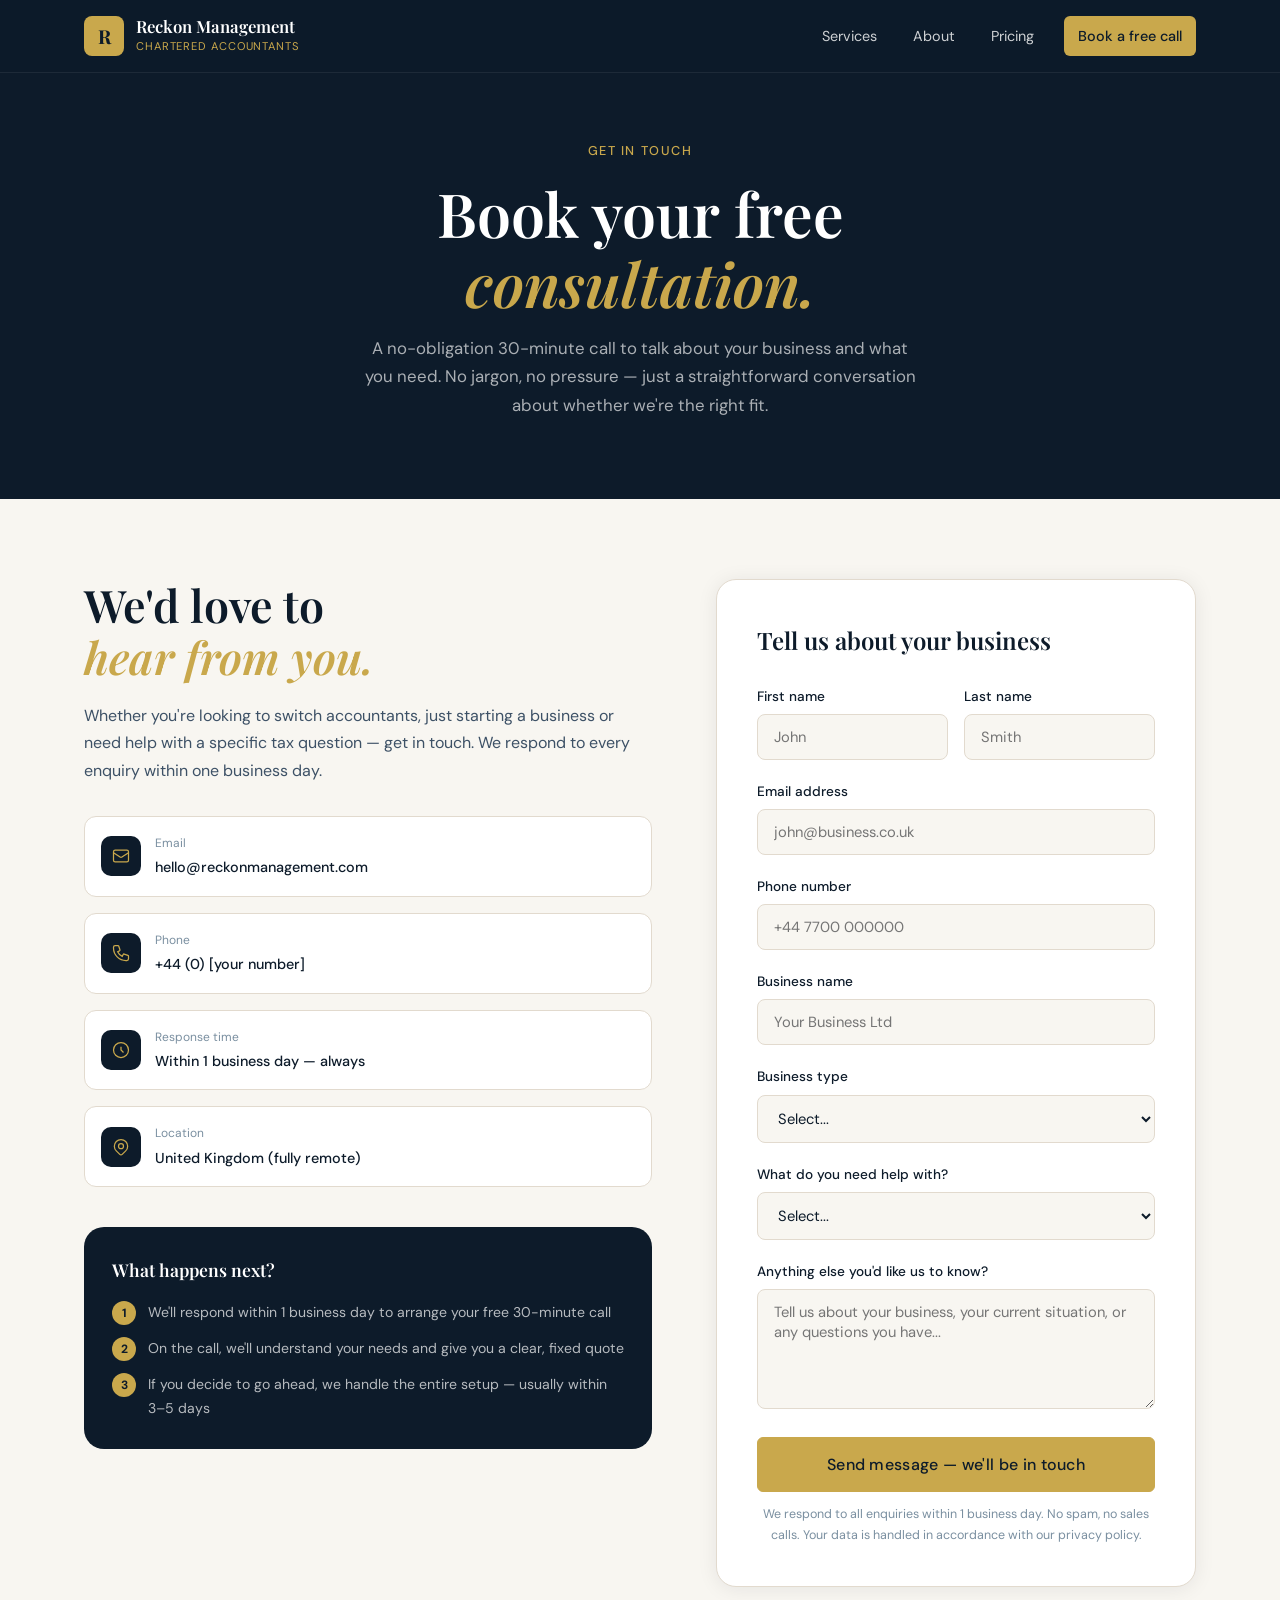
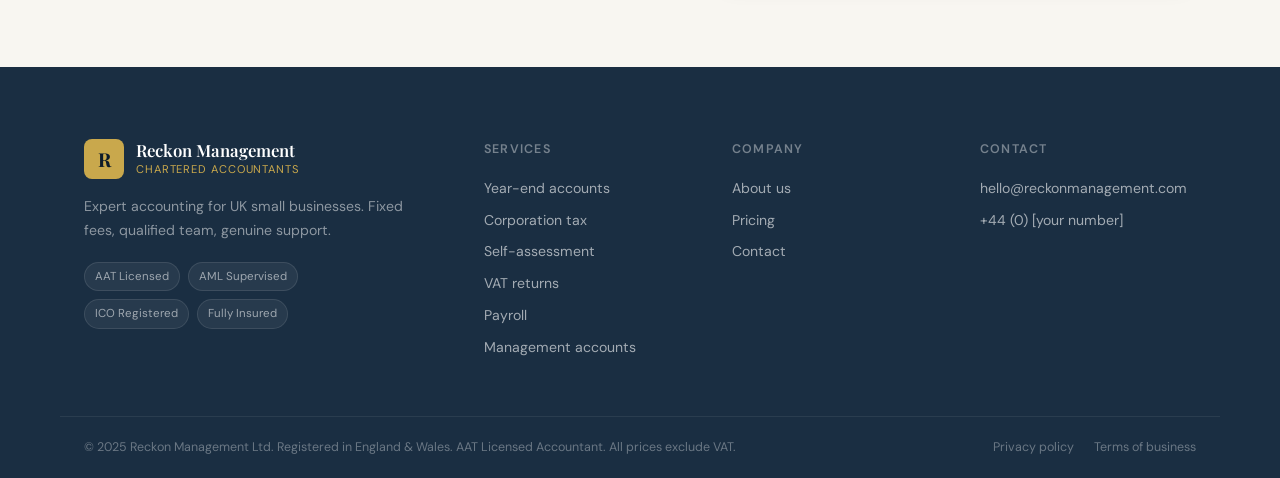
==== contact.html @ 1e7f212e "Add files via upload" ====
<!DOCTYPE html>
<html lang="en">
<head>
<meta charset="UTF-8">
<meta name="viewport" content="width=device-width, initial-scale=1.0">
<title>Contact — Reckon Management</title>
<meta name="description" content="Book a free 30-minute consultation with Reckon Management. No obligation, no sales pitch — just a straightforward conversation.">
<link rel="preconnect" href="https://fonts.googleapis.com">
<link rel="preconnect" href="https://fonts.gstatic.com" crossorigin>
<link href="https://fonts.googleapis.com/css2?family=Playfair+Display:wght@400;500;600;700&family=DM+Sans:wght@300;400;500&display=swap" rel="stylesheet">
<link rel="stylesheet" href="style.css">
</head>
<body>

<header class="nav" id="nav">
  <div class="nav-inner container">
    <a href="index.html" class="logo">
      <div class="logo-mark">R</div>
      <div class="logo-text">
        <span class="logo-name">Reckon Management</span>
        <span class="logo-tag">Chartered Accountants</span>
      </div>
    </a>
    <nav class="nav-links">
      <a href="services.html">Services</a>
      <a href="index.html#about">About</a>
      <a href="index.html#pricing">Pricing</a>
      <a href="contact.html" class="nav-cta">Book a free call</a>
    </nav>
    <button class="burger" id="burger" aria-label="Menu">
      <span></span><span></span><span></span>
    </button>
  </div>
  <div class="mobile-menu" id="mobileMenu">
    <a href="services.html">Services</a>
    <a href="index.html#about">About</a>
    <a href="index.html#pricing">Pricing</a>
    <a href="contact.html">Book a free call</a>
  </div>
</header>

<section class="page-hero">
  <div class="container">
    <div class="section-eyebrow">Get in touch</div>
    <h1>Book your free<br><em>consultation.</em></h1>
    <p>A no-obligation 30-minute call to talk about your business and what you need. No jargon, no pressure — just a straightforward conversation about whether we're the right fit.</p>
  </div>
</section>

<section class="contact-section">
  <div class="container contact-grid">
    <div class="contact-info">
      <h2>We'd love to<br><em>hear from you.</em></h2>
      <p>Whether you're looking to switch accountants, just starting a business or need help with a specific tax question — get in touch. We respond to every enquiry within one business day.</p>

      <div class="contact-details">
        <div class="contact-detail">
          <div class="contact-detail-icon">
            <svg width="20" height="20" viewBox="0 0 24 24" fill="none" stroke="currentColor" stroke-width="1.5"><path d="M3 8l7.89 5.26a2 2 0 002.22 0L21 8M5 19h14a2 2 0 002-2V7a2 2 0 00-2-2H5a2 2 0 00-2 2v10a2 2 0 002 2z"/></svg>
          </div>
          <div>
            <div class="contact-detail-label">Email</div>
            <div class="contact-detail-val">hello@reckonmanagement.com</div>
          </div>
        </div>
        <div class="contact-detail">
          <div class="contact-detail-icon">
            <svg width="20" height="20" viewBox="0 0 24 24" fill="none" stroke="currentColor" stroke-width="1.5"><path d="M3 5a2 2 0 012-2h3.28a1 1 0 01.948.684l1.498 4.493a1 1 0 01-.502 1.21l-2.257 1.13a11.042 11.042 0 005.516 5.516l1.13-2.257a1 1 0 011.21-.502l4.493 1.498a1 1 0 01.684.949V19a2 2 0 01-2 2h-1C9.716 21 3 14.284 3 6V5z"/></svg>
          </div>
          <div>
            <div class="contact-detail-label">Phone</div>
            <div class="contact-detail-val">+44 (0) [your number]</div>
          </div>
        </div>
        <div class="contact-detail">
          <div class="contact-detail-icon">
            <svg width="20" height="20" viewBox="0 0 24 24" fill="none" stroke="currentColor" stroke-width="1.5"><path d="M12 8v4l3 3m6-3a9 9 0 11-18 0 9 9 0 0118 0z"/></svg>
          </div>
          <div>
            <div class="contact-detail-label">Response time</div>
            <div class="contact-detail-val">Within 1 business day — always</div>
          </div>
        </div>
        <div class="contact-detail">
          <div class="contact-detail-icon">
            <svg width="20" height="20" viewBox="0 0 24 24" fill="none" stroke="currentColor" stroke-width="1.5"><path d="M17.657 16.657L13.414 20.9a1.998 1.998 0 01-2.827 0l-4.244-4.243a8 8 0 1111.314 0z"/><path d="M15 11a3 3 0 11-6 0 3 3 0 016 0z"/></svg>
          </div>
          <div>
            <div class="contact-detail-label">Location</div>
            <div class="contact-detail-val">United Kingdom (fully remote)</div>
          </div>
        </div>
      </div>

      <div style="background:var(--navy);border-radius:var(--radius-lg);padding:28px;margin-top:8px;">
        <div style="font-family:var(--font-display);font-size:1.1rem;font-weight:600;color:var(--white);margin-bottom:8px;">What happens next?</div>
        <div style="display:flex;flex-direction:column;gap:12px;margin-top:16px;">
          <div style="display:flex;gap:12px;align-items:flex-start;">
            <div style="width:24px;height:24px;background:var(--gold);color:var(--navy);border-radius:50%;display:flex;align-items:center;justify-content:center;font-size:0.75rem;font-weight:700;flex-shrink:0;">1</div>
            <div style="font-size:0.88rem;color:rgba(255,255,255,0.7);">We'll respond within 1 business day to arrange your free 30-minute call</div>
          </div>
          <div style="display:flex;gap:12px;align-items:flex-start;">
            <div style="width:24px;height:24px;background:var(--gold);color:var(--navy);border-radius:50%;display:flex;align-items:center;justify-content:center;font-size:0.75rem;font-weight:700;flex-shrink:0;">2</div>
            <div style="font-size:0.88rem;color:rgba(255,255,255,0.7);">On the call, we'll understand your needs and give you a clear, fixed quote</div>
          </div>
          <div style="display:flex;gap:12px;align-items:flex-start;">
            <div style="width:24px;height:24px;background:var(--gold);color:var(--navy);border-radius:50%;display:flex;align-items:center;justify-content:center;font-size:0.75rem;font-weight:700;flex-shrink:0;">3</div>
            <div style="font-size:0.88rem;color:rgba(255,255,255,0.7);">If you decide to go ahead, we handle the entire setup — usually within 3–5 days</div>
          </div>
        </div>
      </div>
    </div>

    <div class="contact-form-card">
      <div class="form-title">Tell us about your business</div>
      <form id="contactForm">
        <div style="display:grid;grid-template-columns:1fr 1fr;gap:16px;">
          <div class="form-group">
            <label class="form-label" for="fname">First name</label>
            <input class="form-input" type="text" id="fname" name="fname" placeholder="John" required>
          </div>
          <div class="form-group">
            <label class="form-label" for="lname">Last name</label>
            <input class="form-input" type="text" id="lname" name="lname" placeholder="Smith" required>
          </div>
        </div>
        <div class="form-group">
          <label class="form-label" for="email">Email address</label>
          <input class="form-input" type="email" id="email" name="email" placeholder="john@business.co.uk" required>
        </div>
        <div class="form-group">
          <label class="form-label" for="phone">Phone number</label>
          <input class="form-input" type="tel" id="phone" name="phone" placeholder="+44 7700 000000">
        </div>
        <div class="form-group">
          <label class="form-label" for="business">Business name</label>
          <input class="form-input" type="text" id="business" name="business" placeholder="Your Business Ltd">
        </div>
        <div class="form-group">
          <label class="form-label" for="type">Business type</label>
          <select class="form-select" id="type" name="type">
            <option value="">Select...</option>
            <option>Sole trader / freelancer</option>
            <option>Limited company</option>
            <option>Partnership</option>
            <option>Not yet started</option>
            <option>Other</option>
          </select>
        </div>
        <div class="form-group">
          <label class="form-label" for="service">What do you need help with?</label>
          <select class="form-select" id="service" name="service">
            <option value="">Select...</option>
            <option>Year-end accounts & tax</option>
            <option>Bookkeeping & VAT</option>
            <option>Payroll</option>
            <option>Management accounts & advisory</option>
            <option>Starting a new business</option>
            <option>Everything — full service</option>
            <option>Not sure yet</option>
          </select>
        </div>
        <div class="form-group">
          <label class="form-label" for="message">Anything else you'd like us to know?</label>
          <textarea class="form-textarea" id="message" name="message" placeholder="Tell us about your business, your current situation, or any questions you have..."></textarea>
        </div>
        <button type="submit" class="btn btn-primary form-submit">Send message — we'll be in touch</button>
        <p class="form-note">We respond to all enquiries within 1 business day. No spam, no sales calls. Your data is handled in accordance with our privacy policy.</p>
      </form>
    </div>
  </div>
</section>

<footer class="footer">
  <div class="container footer-inner">
    <div class="footer-brand">
      <div class="logo">
        <div class="logo-mark">R</div>
        <div class="logo-text">
          <span class="logo-name">Reckon Management</span>
          <span class="logo-tag">Chartered Accountants</span>
        </div>
      </div>
      <p class="footer-tagline">Expert accounting for UK small businesses. Fixed fees, qualified team, genuine support.</p>
      <div class="footer-badges">
        <span>AAT Licensed</span>
        <span>AML Supervised</span>
        <span>ICO Registered</span>
        <span>Fully Insured</span>
      </div>
    </div>
    <div class="footer-links">
      <div class="footer-col">
        <div class="footer-col-title">Services</div>
        <a href="services.html">Year-end accounts</a>
        <a href="services.html">Corporation tax</a>
        <a href="services.html">Self-assessment</a>
        <a href="services.html">VAT returns</a>
        <a href="services.html">Payroll</a>
        <a href="services.html">Management accounts</a>
      </div>
      <div class="footer-col">
        <div class="footer-col-title">Company</div>
        <a href="index.html#about">About us</a>
        <a href="index.html#pricing">Pricing</a>
        <a href="contact.html">Contact</a>
      </div>
      <div class="footer-col">
        <div class="footer-col-title">Contact</div>
        <a href="mailto:hello@reckonmanagement.com">hello@reckonmanagement.com</a>
        <a href="#">+44 (0) [your number]</a>
      </div>
    </div>
  </div>
  <div class="footer-bottom">
    <div class="container footer-bottom-inner">
      <p>© 2025 Reckon Management Ltd. Registered in England & Wales. AAT Licensed Accountant. All prices exclude VAT.</p>
      <div class="footer-legal">
        <a href="#">Privacy policy</a>
        <a href="#">Terms of business</a>
      </div>
    </div>
  </div>
</footer>

<script src="script.js"></script>
</body>
</html>
---- style.css ----
/* ─── TOKENS ─────────────────────────────────────── */
:root {
  --navy:        #0D1B2A;
  --navy-mid:    #1A2E42;
  --navy-light:  #243B55;
  --gold:        #C9A84C;
  --gold-light:  #E2C06E;
  --gold-pale:   #F5EDD3;
  --white:       #FFFFFF;
  --off-white:   #F8F6F1;
  --text-dark:   #0D1B2A;
  --text-mid:    #3D5166;
  --text-muted:  #7A8FA0;
  --border:      #E2DACE;
  --border-dark: #243B55;
  --radius:      12px;
  --radius-lg:   20px;
  --shadow:      0 2px 20px rgba(13,27,42,0.08);
  --shadow-lg:   0 8px 48px rgba(13,27,42,0.14);
  --font-display: 'Playfair Display', Georgia, serif;
  --font-body:    'DM Sans', system-ui, sans-serif;
  --transition:   0.25s ease;
}

/* ─── RESET ─────────────────────────────────────── */
*, *::before, *::after { box-sizing: border-box; margin: 0; padding: 0; }
html { scroll-behavior: smooth; }
body {
  font-family: var(--font-body);
  font-size: 16px;
  line-height: 1.7;
  color: var(--text-dark);
  background: var(--white);
  -webkit-font-smoothing: antialiased;
}
img { max-width: 100%; display: block; }
a { color: inherit; text-decoration: none; }
ul { list-style: none; }

/* ─── CONTAINER ──────────────────────────────────── */
.container {
  max-width: 1160px;
  margin: 0 auto;
  padding: 0 24px;
}

/* ─── TYPOGRAPHY ─────────────────────────────────── */
h1, h2, h3, h4 { font-family: var(--font-display); font-weight: 600; line-height: 1.15; }
h1 { font-size: clamp(2.4rem, 5vw, 3.8rem); }
h2 { font-size: clamp(1.9rem, 3.5vw, 2.9rem); }
h3 { font-size: 1.25rem; font-weight: 600; }
em { font-style: italic; color: var(--gold); }
p { color: var(--text-mid); }

/* ─── BUTTONS ────────────────────────────────────── */
.btn {
  display: inline-flex; align-items: center; gap: 8px;
  padding: 14px 28px;
  font-family: var(--font-body);
  font-size: 0.9rem;
  font-weight: 500;
  letter-spacing: 0.02em;
  border-radius: 6px;
  border: 1.5px solid transparent;
  cursor: pointer;
  transition: all var(--transition);
  white-space: nowrap;
}
.btn-primary {
  background: var(--gold);
  color: var(--navy);
  border-color: var(--gold);
}
.btn-primary:hover {
  background: var(--gold-light);
  border-color: var(--gold-light);
  transform: translateY(-1px);
  box-shadow: 0 4px 20px rgba(201,168,76,0.35);
}
.btn-ghost {
  background: transparent;
  color: var(--white);
  border-color: rgba(255,255,255,0.35);
}
.btn-ghost:hover {
  border-color: rgba(255,255,255,0.7);
  background: rgba(255,255,255,0.08);
}
.btn-outline {
  background: transparent;
  color: var(--navy);
  border-color: var(--border-dark);
}
.btn-outline:hover {
  background: var(--navy);
  color: var(--white);
  border-color: var(--navy);
  transform: translateY(-1px);
}
.btn-white {
  background: var(--white);
  color: var(--navy);
  border-color: var(--white);
}
.btn-white:hover {
  background: var(--gold-pale);
  border-color: var(--gold-pale);
  transform: translateY(-1px);
  box-shadow: 0 4px 20px rgba(0,0,0,0.15);
}
.btn-ghost-white {
  background: transparent;
  color: var(--white);
  border-color: rgba(255,255,255,0.4);
}
.btn-ghost-white:hover {
  background: rgba(255,255,255,0.1);
  border-color: rgba(255,255,255,0.7);
}

/* ─── SECTIONS ───────────────────────────────────── */
.section { padding: 100px 0; }
.section-eyebrow {
  font-family: var(--font-body);
  font-size: 0.8rem;
  font-weight: 500;
  letter-spacing: 0.12em;
  text-transform: uppercase;
  color: var(--gold);
  margin-bottom: 16px;
}
.section-header { text-align: center; max-width: 680px; margin: 0 auto 64px; }
.section-title { margin-bottom: 16px; }
.section-sub { font-size: 1.05rem; color: var(--text-mid); }

/* ─── NAV ────────────────────────────────────────── */
.nav {
  position: fixed; top: 0; left: 0; right: 0; z-index: 100;
  background: rgba(13,27,42,0.95);
  backdrop-filter: blur(12px);
  border-bottom: 1px solid rgba(255,255,255,0.07);
  transition: all var(--transition);
}
.nav.scrolled {
  background: rgba(13,27,42,0.99);
  box-shadow: 0 2px 24px rgba(0,0,0,0.25);
}
.nav-inner {
  display: flex; align-items: center; justify-content: space-between;
  height: 72px;
}
.logo {
  display: flex; align-items: center; gap: 12px;
  text-decoration: none;
}
.logo-mark {
  width: 40px; height: 40px;
  background: var(--gold);
  color: var(--navy);
  display: flex; align-items: center; justify-content: center;
  font-family: var(--font-display);
  font-size: 1.2rem;
  font-weight: 700;
  border-radius: 8px;
  flex-shrink: 0;
}
.logo-name {
  display: block;
  font-family: var(--font-display);
  font-size: 1.05rem;
  font-weight: 600;
  color: var(--white);
  line-height: 1.2;
}
.logo-tag {
  display: block;
  font-size: 0.7rem;
  letter-spacing: 0.08em;
  color: var(--gold);
  text-transform: uppercase;
}
.nav-links {
  display: flex; align-items: center; gap: 8px;
}
.nav-links a {
  color: rgba(255,255,255,0.8);
  font-size: 0.9rem;
  padding: 8px 14px;
  border-radius: 6px;
  transition: all var(--transition);
}
.nav-links a:hover { color: var(--white); background: rgba(255,255,255,0.07); }
.nav-cta {
  background: var(--gold) !important;
  color: var(--navy) !important;
  font-weight: 500;
  margin-left: 8px;
}
.nav-cta:hover { background: var(--gold-light) !important; }
.burger {
  display: none; flex-direction: column; gap: 5px;
  background: none; border: none; cursor: pointer; padding: 8px;
}
.burger span {
  display: block; width: 22px; height: 2px;
  background: var(--white); border-radius: 2px;
  transition: all var(--transition);
}
.mobile-menu {
  display: none; flex-direction: column;
  padding: 16px 24px 24px;
  border-top: 1px solid rgba(255,255,255,0.1);
}
.mobile-menu a {
  color: rgba(255,255,255,0.85);
  padding: 12px 0;
  border-bottom: 1px solid rgba(255,255,255,0.06);
  font-size: 1rem;
}
.mobile-menu a:last-child { border-bottom: none; color: var(--gold); }
.mobile-menu.open { display: flex; }

/* ─── HERO ───────────────────────────────────────── */
.hero {
  min-height: 100vh;
  background: var(--navy);
  position: relative;
  display: flex; align-items: center;
  padding: 120px 0 80px;
  overflow: hidden;
}
.hero-bg {
  position: absolute; inset: 0;
  background:
    radial-gradient(ellipse 70% 60% at 70% 50%, rgba(201,168,76,0.07) 0%, transparent 60%),
    radial-gradient(ellipse 50% 80% at 10% 80%, rgba(36,59,85,0.6) 0%, transparent 60%);
  pointer-events: none;
}
.hero-bg::after {
  content: '';
  position: absolute; inset: 0;
  background-image: repeating-linear-gradient(
    90deg,
    transparent,
    transparent 80px,
    rgba(255,255,255,0.015) 80px,
    rgba(255,255,255,0.015) 81px
  );
}
.hero-inner {
  display: grid;
  grid-template-columns: 1fr 420px;
  gap: 64px;
  align-items: center;
  position: relative; z-index: 1;
}
.hero-badge {
  display: inline-flex; align-items: center;
  background: rgba(201,168,76,0.12);
  border: 1px solid rgba(201,168,76,0.3);
  color: var(--gold-light);
  font-size: 0.8rem;
  font-weight: 500;
  letter-spacing: 0.04em;
  padding: 7px 16px;
  border-radius: 100px;
  margin-bottom: 24px;
}
.hero-headline {
  color: var(--white);
  margin-bottom: 24px;
  font-size: clamp(2.6rem, 5.5vw, 4.2rem);
}
.hero-sub {
  color: rgba(255,255,255,0.72);
  font-size: 1.1rem;
  max-width: 520px;
  margin-bottom: 36px;
  line-height: 1.75;
}
.hero-actions {
  display: flex; align-items: center; gap: 16px;
  flex-wrap: wrap;
  margin-bottom: 48px;
}
.trust-strip {
  display: flex; align-items: center; gap: 24px;
  flex-wrap: wrap;
}
.trust-item {
  display: flex; align-items: center; gap: 8px;
  color: rgba(255,255,255,0.65);
  font-size: 0.85rem;
}
.trust-icon {
  width: 20px; height: 20px;
  background: rgba(201,168,76,0.2);
  color: var(--gold);
  border-radius: 50%;
  display: flex; align-items: center; justify-content: center;
  font-size: 0.7rem;
  font-weight: 700;
}

/* HERO CARD */
.hero-visual { position: relative; }
.hero-card {
  background: rgba(255,255,255,0.05);
  border: 1px solid rgba(255,255,255,0.12);
  border-radius: var(--radius-lg);
  padding: 32px;
  backdrop-filter: blur(10px);
}
.card-header-row {
  display: flex; align-items: center; gap: 14px;
  margin-bottom: 20px;
}
.avatar {
  width: 50px; height: 50px;
  background: var(--gold);
  color: var(--navy);
  border-radius: 50%;
  display: flex; align-items: center; justify-content: center;
  font-family: var(--font-display);
  font-size: 1rem; font-weight: 700;
  flex-shrink: 0;
}
.card-name { color: var(--white); font-weight: 600; font-size: 1rem; }
.card-role { color: rgba(255,255,255,0.55); font-size: 0.82rem; }
.card-divider { height: 1px; background: rgba(255,255,255,0.1); margin: 16px 0; }
.stat-row { display: flex; gap: 0; }
.stat { flex: 1; text-align: center; }
.stat + .stat { border-left: 1px solid rgba(255,255,255,0.1); }
.stat-num {
  font-family: var(--font-display);
  font-size: 1.5rem; font-weight: 700;
  color: var(--gold);
}
.stat-label { font-size: 0.72rem; color: rgba(255,255,255,0.5); margin-top: 2px; }
.service-tags { display: flex; flex-wrap: wrap; gap: 8px; margin-top: 4px; }
.tag {
  background: rgba(201,168,76,0.12);
  border: 1px solid rgba(201,168,76,0.25);
  color: var(--gold-light);
  font-size: 0.75rem; font-weight: 500;
  padding: 4px 10px; border-radius: 100px;
}
.card-cta {
  display: block;
  margin-top: 20px;
  text-align: center;
  background: var(--gold);
  color: var(--navy);
  font-weight: 600; font-size: 0.9rem;
  padding: 13px;
  border-radius: 8px;
  transition: all var(--transition);
}
.card-cta:hover { background: var(--gold-light); transform: translateY(-1px); }

/* SCROLL HINT */
.hero-scroll {
  position: absolute; bottom: 36px; left: 50%;
  transform: translateX(-50%);
  display: flex; flex-direction: column; align-items: center; gap: 8px;
  color: rgba(255,255,255,0.35);
  font-size: 0.72rem; letter-spacing: 0.08em; text-transform: uppercase;
}
.scroll-line {
  width: 1px; height: 40px;
  background: linear-gradient(to bottom, rgba(255,255,255,0.3), transparent);
  animation: scrollPulse 2s ease-in-out infinite;
}
@keyframes scrollPulse {
  0%, 100% { opacity: 0.3; transform: scaleY(1); }
  50% { opacity: 0.8; transform: scaleY(1.1); }
}

/* ─── PROOF BAR ──────────────────────────────────── */
.proof-bar {
  background: var(--navy-mid);
  border-bottom: 1px solid rgba(255,255,255,0.06);
  padding: 32px 0;
}
.proof-label {
  text-align: center;
  color: rgba(255,255,255,0.4);
  font-size: 0.78rem;
  letter-spacing: 0.08em;
  text-transform: uppercase;
  margin-bottom: 24px;
}
.proof-stats {
  display: flex; align-items: center; justify-content: center; gap: 0;
}
.proof-stat { text-align: center; padding: 0 40px; }
.proof-num {
  font-family: var(--font-display);
  font-size: 2rem; font-weight: 700;
  color: var(--gold);
}
.proof-desc { color: rgba(255,255,255,0.5); font-size: 0.82rem; }
.proof-divider {
  width: 1px; height: 48px;
  background: rgba(255,255,255,0.1);
}

/* ─── SERVICES ───────────────────────────────────── */
.services { background: var(--off-white); }
.services-grid {
  display: grid;
  grid-template-columns: repeat(3, 1fr);
  gap: 24px;
}
.service-card {
  background: var(--white);
  border: 1px solid var(--border);
  border-radius: var(--radius-lg);
  padding: 32px;
  position: relative;
  transition: all var(--transition);
}
.service-card:hover {
  border-color: var(--navy);
  transform: translateY(-4px);
  box-shadow: var(--shadow-lg);
}
.service-card.featured {
  background: var(--navy);
  border-color: var(--navy);
  color: var(--white);
}
.service-card.featured p { color: rgba(255,255,255,0.7); }
.service-card.featured h3 { color: var(--white); }
.service-card.featured .service-link { color: var(--gold); }
.service-icon-wrap {
  width: 48px; height: 48px;
  background: var(--gold-pale);
  border-radius: 12px;
  display: flex; align-items: center; justify-content: center;
  color: var(--navy);
  margin-bottom: 20px;
}
.service-card.featured .service-icon-wrap {
  background: rgba(201,168,76,0.15);
  color: var(--gold);
}
.featured-badge {
  position: absolute; top: 20px; right: 20px;
  background: var(--gold);
  color: var(--navy);
  font-size: 0.72rem; font-weight: 600;
  padding: 3px 10px; border-radius: 100px;
  letter-spacing: 0.04em;
}
.service-card h3 { margin-bottom: 10px; }
.service-card p { font-size: 0.92rem; margin-bottom: 20px; }
.service-link {
  font-size: 0.85rem; font-weight: 500;
  color: var(--navy);
  transition: gap var(--transition);
}
.service-link:hover { color: var(--gold); }
.services-cta { text-align: center; margin-top: 48px; }

/* ─── ABOUT ──────────────────────────────────────── */
.about { background: var(--white); }
.about-inner {
  display: grid;
  grid-template-columns: 420px 1fr;
  gap: 80px;
  align-items: start;
}
.about-img-placeholder {
  background: var(--navy);
  border-radius: var(--radius-lg);
  aspect-ratio: 4/5;
  display: flex; flex-direction: column;
  align-items: center; justify-content: center;
  gap: 12px;
  position: relative;
  overflow: hidden;
}
.about-img-placeholder::before {
  content: '';
  position: absolute; inset: 0;
  background: radial-gradient(ellipse at 50% 30%, rgba(201,168,76,0.15) 0%, transparent 60%);
}
.about-initials {
  font-family: var(--font-display);
  font-size: 5rem; font-weight: 700;
  color: rgba(201,168,76,0.3);
}
.about-img-label {
  font-size: 0.8rem;
  color: rgba(255,255,255,0.4);
  letter-spacing: 0.04em;
}
.about-quals {
  background: var(--off-white);
  border-radius: var(--radius);
  padding: 20px 24px;
  margin-top: 16px;
  display: flex; flex-direction: column; gap: 10px;
}
.qual-item {
  display: flex; align-items: center; gap: 12px;
  font-size: 0.9rem; color: var(--text-dark);
}
.qual-badge {
  background: var(--navy);
  color: var(--gold);
  font-size: 0.72rem; font-weight: 700;
  padding: 3px 9px; border-radius: 4px;
  letter-spacing: 0.04em;
  min-width: 52px; text-align: center;
}
.about-content .section-title { text-align: left; margin-bottom: 20px; }
.about-content p { margin-bottom: 16px; font-size: 0.97rem; }
.about-promise { margin-top: 32px; display: flex; flex-direction: column; gap: 16px; }
.promise-item {
  display: flex; align-items: flex-start; gap: 14px;
  padding: 16px;
  background: var(--off-white);
  border-radius: var(--radius);
}
.promise-icon {
  width: 36px; height: 36px;
  background: var(--navy);
  color: var(--gold);
  border-radius: 8px;
  display: flex; align-items: center; justify-content: center;
  flex-shrink: 0;
}
.promise-item strong { display: block; font-size: 0.9rem; color: var(--text-dark); margin-bottom: 2px; }
.promise-item span { font-size: 0.83rem; color: var(--text-muted); }

/* ─── PROCESS ────────────────────────────────────── */
.process { background: var(--navy); }
.process .section-eyebrow { color: var(--gold); }
.process .section-title { color: var(--white); }
.process-steps {
  display: flex; align-items: flex-start; gap: 16px;
  margin-bottom: 56px;
}
.process-step {
  flex: 1;
  background: rgba(255,255,255,0.04);
  border: 1px solid rgba(255,255,255,0.1);
  border-radius: var(--radius-lg);
  padding: 32px;
}
.step-num {
  font-family: var(--font-display);
  font-size: 3rem; font-weight: 700;
  color: rgba(201,168,76,0.2);
  line-height: 1;
  margin-bottom: 16px;
}
.step-content h3 { color: var(--white); margin-bottom: 10px; }
.step-content p { color: rgba(255,255,255,0.6); font-size: 0.92rem; }
.process-arrow {
  font-size: 1.5rem; color: var(--gold);
  padding-top: 40px; flex-shrink: 0;
}
.software-row { text-align: center; }
.software-label {
  color: rgba(255,255,255,0.45);
  font-size: 0.82rem;
  letter-spacing: 0.06em;
  text-transform: uppercase;
  margin-bottom: 20px;
}
.software-badges {
  display: flex; align-items: center; justify-content: center;
  flex-wrap: wrap; gap: 12px;
}
.sw-badge {
  background: rgba(255,255,255,0.06);
  border: 1px solid rgba(255,255,255,0.12);
  color: rgba(255,255,255,0.7);
  font-size: 0.85rem; font-weight: 500;
  padding: 8px 18px; border-radius: 100px;
}

/* ─── PRICING ────────────────────────────────────── */
.pricing { background: var(--off-white); }
.pricing-grid {
  display: grid;
  grid-template-columns: repeat(3, 1fr);
  gap: 24px;
  align-items: start;
}
.pricing-card {
  background: var(--white);
  border: 1px solid var(--border);
  border-radius: var(--radius-lg);
  padding: 36px 32px;
  position: relative;
  transition: all var(--transition);
}
.pricing-card:hover { box-shadow: var(--shadow-lg); }
.pricing-card.featured {
  background: var(--navy);
  border-color: var(--navy);
  transform: scale(1.03);
  box-shadow: var(--shadow-lg);
}
.plan-popular {
  position: absolute; top: -14px; left: 50%;
  transform: translateX(-50%);
  background: var(--gold);
  color: var(--navy);
  font-size: 0.75rem; font-weight: 700;
  padding: 5px 16px; border-radius: 100px;
  letter-spacing: 0.04em; white-space: nowrap;
}
.plan-name {
  font-family: var(--font-display);
  font-size: 1.3rem; font-weight: 600;
  color: var(--text-dark);
  margin-bottom: 8px;
}
.pricing-card.featured .plan-name { color: var(--white); }
.plan-price {
  font-family: var(--font-display);
  font-size: 2.8rem; font-weight: 700;
  color: var(--navy);
  line-height: 1;
  margin-bottom: 8px;
}
.plan-price span { font-size: 1rem; font-weight: 400; color: var(--text-muted); }
.pricing-card.featured .plan-price { color: var(--gold); }
.pricing-card.featured .plan-price span { color: rgba(255,255,255,0.5); }
.plan-desc { font-size: 0.85rem; color: var(--text-muted); margin-bottom: 28px; }
.pricing-card.featured .plan-desc { color: rgba(255,255,255,0.55); }
.plan-features { border-top: 1px solid var(--border); padding-top: 24px; margin-bottom: 28px; }
.pricing-card.featured .plan-features { border-color: rgba(255,255,255,0.1); }
.plan-features li {
  padding: 8px 0;
  font-size: 0.9rem; color: var(--text-mid);
  border-bottom: 1px solid var(--border);
  display: flex; align-items: center; gap: 10px;
}
.pricing-card.featured .plan-features li {
  color: rgba(255,255,255,0.8);
  border-color: rgba(255,255,255,0.08);
}
.plan-features li::before {
  content: '✓';
  color: var(--gold);
  font-weight: 700; font-size: 0.8rem;
  flex-shrink: 0;
}
.plan-features li:last-child { border-bottom: none; }
.plan-btn { width: 100%; justify-content: center; }
.pricing-note {
  text-align: center;
  font-size: 0.82rem;
  color: var(--text-muted);
  margin-top: 32px;
}

/* ─── TESTIMONIALS ───────────────────────────────── */
.testimonials { background: var(--white); }
.testimonials-grid {
  display: grid;
  grid-template-columns: repeat(3, 1fr);
  gap: 24px;
}
.testimonial-card {
  background: var(--off-white);
  border: 1px solid var(--border);
  border-radius: var(--radius-lg);
  padding: 32px;
  position: relative;
  transition: all var(--transition);
}
.testimonial-card:hover {
  border-color: var(--navy);
  transform: translateY(-4px);
  box-shadow: var(--shadow);
}
.quote-mark {
  font-family: var(--font-display);
  font-size: 4rem; line-height: 0.8;
  color: var(--gold);
  opacity: 0.4;
  margin-bottom: 12px;
}
.testimonial-card p {
  font-size: 0.93rem; line-height: 1.7;
  color: var(--text-mid);
  margin-bottom: 24px;
}
.testimonial-author { display: flex; align-items: center; gap: 12px; }
.author-avatar {
  width: 40px; height: 40px;
  background: var(--navy);
  color: var(--gold);
  border-radius: 50%;
  display: flex; align-items: center; justify-content: center;
  font-size: 0.78rem; font-weight: 700;
  flex-shrink: 0;
}
.author-name { font-weight: 600; font-size: 0.9rem; color: var(--text-dark); }
.author-role { font-size: 0.78rem; color: var(--text-muted); }

/* ─── CTA BANNER ─────────────────────────────────── */
.cta-banner {
  background: var(--navy);
  padding: 80px 0;
  position: relative;
  overflow: hidden;
}
.cta-banner::before {
  content: '';
  position: absolute; inset: 0;
  background: radial-gradient(ellipse 60% 80% at 80% 50%, rgba(201,168,76,0.08) 0%, transparent 60%);
}
.cta-inner {
  display: flex; align-items: center; justify-content: space-between;
  gap: 48px;
  position: relative; z-index: 1;
}
.cta-content h2 { color: var(--white); margin-bottom: 12px; }
.cta-content p { color: rgba(255,255,255,0.6); max-width: 480px; }
.cta-actions { display: flex; flex-direction: column; gap: 12px; flex-shrink: 0; }

/* ─── FOOTER ─────────────────────────────────────── */
.footer { background: var(--navy-mid); padding: 72px 0 0; }
.footer-inner {
  display: grid;
  grid-template-columns: 320px 1fr;
  gap: 80px;
  padding-bottom: 56px;
  border-bottom: 1px solid rgba(255,255,255,0.07);
}
.footer-brand .logo { margin-bottom: 16px; }
.footer-tagline {
  color: rgba(255,255,255,0.5);
  font-size: 0.88rem;
  line-height: 1.65;
  margin-bottom: 20px;
}
.footer-badges {
  display: flex; flex-wrap: wrap; gap: 8px;
}
.footer-badges span {
  background: rgba(255,255,255,0.06);
  border: 1px solid rgba(255,255,255,0.1);
  color: rgba(255,255,255,0.55);
  font-size: 0.72rem;
  padding: 4px 10px; border-radius: 100px;
}
.footer-links {
  display: grid;
  grid-template-columns: repeat(3, 1fr);
  gap: 32px;
}
.footer-col { display: flex; flex-direction: column; gap: 8px; }
.footer-col-title {
  font-size: 0.78rem;
  font-weight: 600;
  letter-spacing: 0.1em;
  text-transform: uppercase;
  color: rgba(255,255,255,0.4);
  margin-bottom: 8px;
}
.footer-col a {
  color: rgba(255,255,255,0.6);
  font-size: 0.88rem;
  transition: color var(--transition);
}
.footer-col a:hover { color: var(--gold); }
.footer-bottom { padding: 20px 0; }
.footer-bottom-inner {
  display: flex; align-items: center; justify-content: space-between;
  gap: 24px;
}
.footer-bottom p { font-size: 0.78rem; color: rgba(255,255,255,0.35); }
.footer-legal { display: flex; gap: 20px; }
.footer-legal a {
  font-size: 0.78rem;
  color: rgba(255,255,255,0.35);
  transition: color var(--transition);
}
.footer-legal a:hover { color: rgba(255,255,255,0.65); }

/* ─── CONTACT PAGE ───────────────────────────────── */
.page-hero {
  background: var(--navy);
  padding: 140px 0 80px;
  text-align: center;
}
.page-hero h1 { color: var(--white); margin-bottom: 16px; }
.page-hero p { color: rgba(255,255,255,0.65); font-size: 1.05rem; max-width: 560px; margin: 0 auto; }
.contact-section { background: var(--off-white); padding: 80px 0; }
.contact-grid {
  display: grid;
  grid-template-columns: 1fr 480px;
  gap: 64px;
  align-items: start;
}
.contact-info h2 { margin-bottom: 20px; }
.contact-info p { margin-bottom: 32px; }
.contact-details { display: flex; flex-direction: column; gap: 16px; margin-bottom: 40px; }
.contact-detail {
  display: flex; align-items: center; gap: 14px;
  padding: 16px;
  background: var(--white);
  border: 1px solid var(--border);
  border-radius: var(--radius);
}
.contact-detail-icon {
  width: 40px; height: 40px;
  background: var(--navy);
  color: var(--gold);
  border-radius: 10px;
  display: flex; align-items: center; justify-content: center;
  flex-shrink: 0;
}
.contact-detail-label { font-size: 0.75rem; color: var(--text-muted); margin-bottom: 2px; }
.contact-detail-val { font-size: 0.9rem; font-weight: 500; color: var(--text-dark); }
.contact-form-card {
  background: var(--white);
  border: 1px solid var(--border);
  border-radius: var(--radius-lg);
  padding: 40px;
  box-shadow: var(--shadow);
}
.form-title { font-family: var(--font-display); font-size: 1.5rem; font-weight: 600; color: var(--text-dark); margin-bottom: 24px; }
.form-group { margin-bottom: 20px; }
.form-label { display: block; font-size: 0.85rem; font-weight: 500; color: var(--text-dark); margin-bottom: 6px; }
.form-input, .form-select, .form-textarea {
  width: 100%;
  padding: 12px 16px;
  font-family: var(--font-body);
  font-size: 0.92rem;
  color: var(--text-dark);
  background: var(--off-white);
  border: 1.5px solid var(--border);
  border-radius: 8px;
  transition: border-color var(--transition);
  outline: none;
}
.form-input:focus, .form-select:focus, .form-textarea:focus {
  border-color: var(--navy);
}
.form-textarea { resize: vertical; min-height: 120px; }
.form-submit {
  width: 100%;
  justify-content: center;
  font-size: 1rem;
  padding: 16px;
}
.form-note { font-size: 0.78rem; color: var(--text-muted); margin-top: 12px; text-align: center; }

/* ─── SERVICES PAGE ──────────────────────────────── */
.services-full { background: var(--white); padding: 80px 0; }
.services-list { display: flex; flex-direction: column; gap: 48px; }
.service-full-item {
  display: grid;
  grid-template-columns: 280px 1fr;
  gap: 48px;
  padding: 40px;
  background: var(--off-white);
  border: 1px solid var(--border);
  border-radius: var(--radius-lg);
  align-items: start;
}
.service-full-icon {
  width: 56px; height: 56px;
  background: var(--navy);
  color: var(--gold);
  border-radius: 14px;
  display: flex; align-items: center; justify-content: center;
  margin-bottom: 16px;
}
.service-full-name { font-size: 0.75rem; font-weight: 600; letter-spacing: 0.1em; text-transform: uppercase; color: var(--gold); margin-bottom: 8px; }
.service-full-item h3 { font-size: 1.5rem; margin-bottom: 0; }
.service-full-body p { margin-bottom: 14px; }
.service-includes { margin-top: 20px; }
.service-includes strong { font-size: 0.82rem; text-transform: uppercase; letter-spacing: 0.06em; color: var(--text-muted); display: block; margin-bottom: 10px; }
.service-includes ul { display: flex; flex-direction: column; gap: 6px; }
.service-includes li { display: flex; align-items: center; gap: 8px; font-size: 0.9rem; color: var(--text-mid); }
.service-includes li::before { content: '→'; color: var(--gold); font-weight: 700; }

/* ─── ANIMATIONS ─────────────────────────────────── */
.animate-up { opacity: 0; transform: translateY(24px); animation: fadeUp 0.7s ease forwards; }
.animate-fade { opacity: 0; animation: fadeIn 0.9s ease forwards; }
.delay-1 { animation-delay: 0.15s; }
.delay-2 { animation-delay: 0.3s; }
.delay-3 { animation-delay: 0.45s; }
.delay-4 { animation-delay: 0.6s; }
@keyframes fadeUp {
  to { opacity: 1; transform: translateY(0); }
}
@keyframes fadeIn {
  to { opacity: 1; }
}

/* scroll reveal */
.reveal {
  opacity: 0;
  transform: translateY(32px);
  transition: opacity 0.65s ease, transform 0.65s ease;
}
.reveal.visible {
  opacity: 1;
  transform: translateY(0);
}

/* ─── RESPONSIVE ─────────────────────────────────── */
@media (max-width: 1024px) {
  .hero-inner { grid-template-columns: 1fr; }
  .hero-visual { display: none; }
  .about-inner { grid-template-columns: 1fr; }
  .about-visual { max-width: 400px; margin: 0 auto; }
  .services-grid { grid-template-columns: repeat(2, 1fr); }
  .footer-inner { grid-template-columns: 1fr; gap: 48px; }
  .contact-grid { grid-template-columns: 1fr; }
}
@media (max-width: 768px) {
  .section { padding: 72px 0; }
  .nav-links { display: none; }
  .burger { display: flex; }
  .hero { padding: 100px 0 72px; }
  .proof-stats { flex-wrap: wrap; gap: 32px; justify-content: center; }
  .proof-divider { display: none; }
  .services-grid { grid-template-columns: 1fr; }
  .process-steps { flex-direction: column; }
  .process-arrow { transform: rotate(90deg); align-self: center; padding: 0; }
  .pricing-grid { grid-template-columns: 1fr; }
  .pricing-card.featured { transform: scale(1); }
  .testimonials-grid { grid-template-columns: 1fr; }
  .cta-inner { flex-direction: column; text-align: center; }
  .cta-actions { width: 100%; }
  .cta-actions .btn { width: 100%; justify-content: center; }
  .footer-links { grid-template-columns: repeat(2, 1fr); }
  .footer-bottom-inner { flex-direction: column; text-align: center; }
  .service-full-item { grid-template-columns: 1fr; }
}
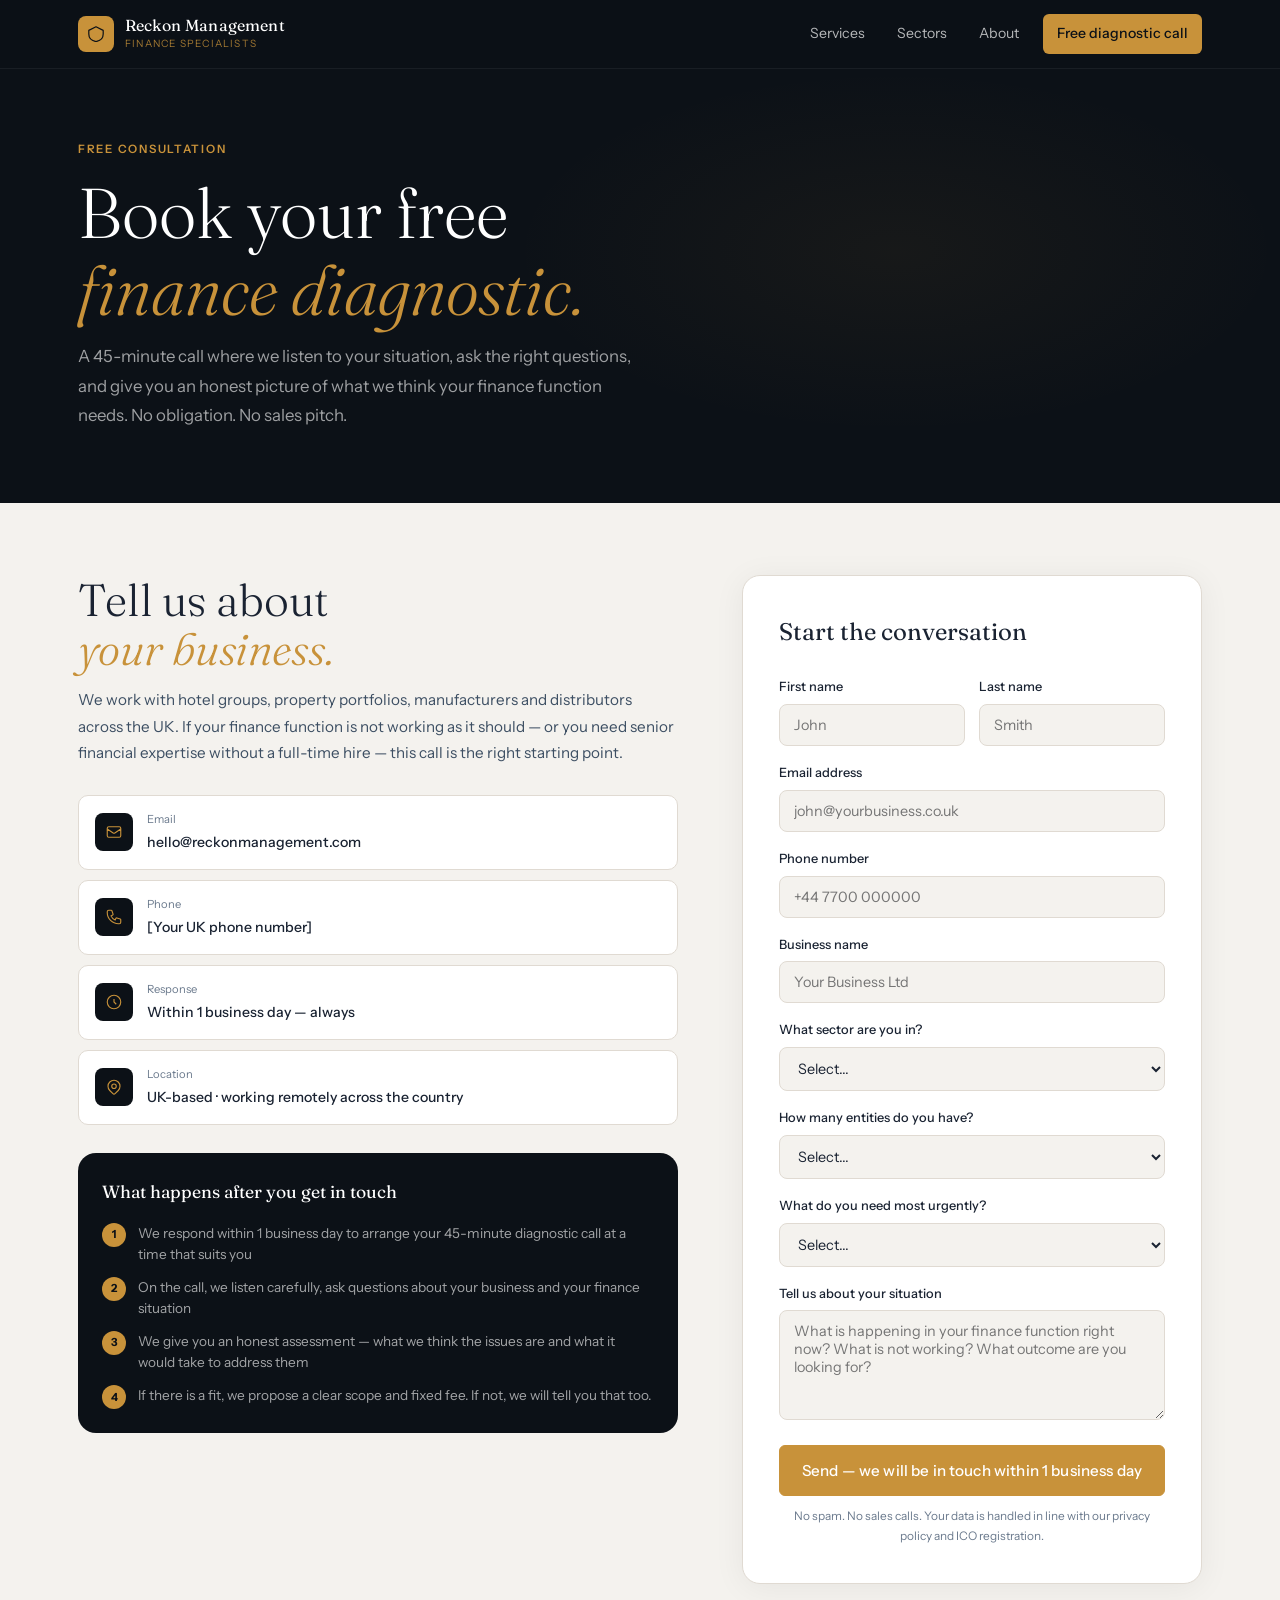
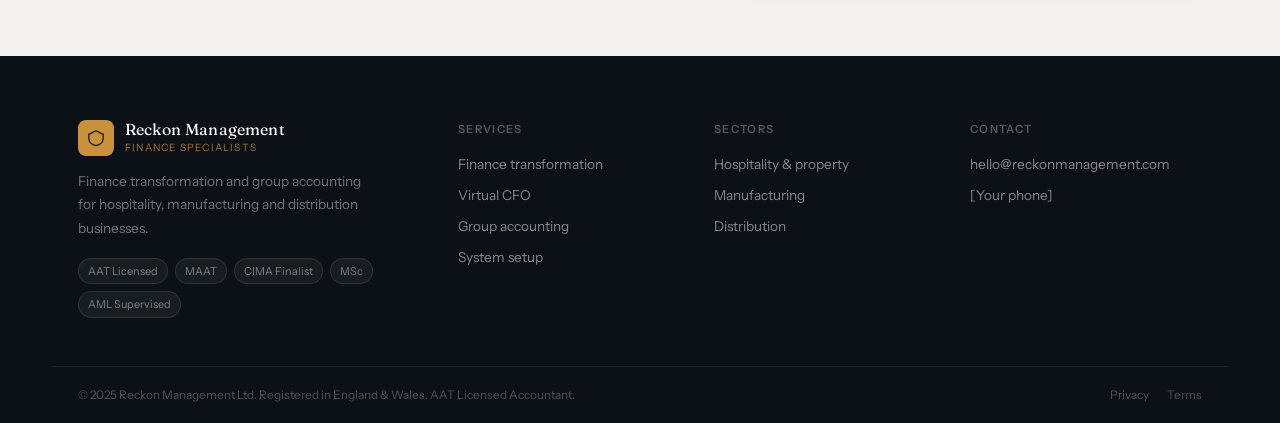
==== commit a898ea2a: "Add files via upload" ====
--- a/contact.html
+++ b/contact.html
@@ -1,228 +1,128 @@
 <!DOCTYPE html>
 <html lang="en">
 <head>
-<meta charset="UTF-8">
-<meta name="viewport" content="width=device-width, initial-scale=1.0">
-<title>Contact — Reckon Management</title>
-<meta name="description" content="Book a free 30-minute consultation with Reckon Management. No obligation, no sales pitch — just a straightforward conversation.">
-<link rel="preconnect" href="https://fonts.googleapis.com">
-<link rel="preconnect" href="https://fonts.gstatic.com" crossorigin>
-<link href="https://fonts.googleapis.com/css2?family=Playfair+Display:wght@400;500;600;700&family=DM+Sans:wght@300;400;500&display=swap" rel="stylesheet">
+<meta charset="UTF-8"><meta name="viewport" content="width=device-width, initial-scale=1.0">
+<title>Book a diagnostic call — Reckon Management</title>
+<meta name="description" content="Book a free 45-minute finance diagnostic call. We will assess your situation and tell you honestly what we think your business needs.">
+<link rel="preconnect" href="https://fonts.googleapis.com"><link rel="preconnect" href="https://fonts.gstatic.com" crossorigin>
+<link href="https://fonts.googleapis.com/css2?family=Fraunces:ital,opsz,wght@0,9..144,300;0,9..144,400;1,9..144,400&family=Instrument+Sans:wght@400;500;600&display=swap" rel="stylesheet">
 <link rel="stylesheet" href="style.css">
 </head>
 <body>
-
 <header class="nav" id="nav">
-  <div class="nav-inner container">
-    <a href="index.html" class="logo">
-      <div class="logo-mark">R</div>
-      <div class="logo-text">
-        <span class="logo-name">Reckon Management</span>
-        <span class="logo-tag">Chartered Accountants</span>
-      </div>
-    </a>
-    <nav class="nav-links">
-      <a href="services.html">Services</a>
-      <a href="index.html#about">About</a>
-      <a href="index.html#pricing">Pricing</a>
-      <a href="contact.html" class="nav-cta">Book a free call</a>
-    </nav>
-    <button class="burger" id="burger" aria-label="Menu">
-      <span></span><span></span><span></span>
-    </button>
+  <div class="container nav-inner">
+    <a href="index.html" class="logo"><div class="logo-mark"><svg width="16" height="16" viewBox="0 0 20 20" fill="none"><path d="M10 1L1 5.5V10c0 5 4 8.5 9 9.5 5-1 9-4.5 9-9.5V5.5L10 1z" stroke="currentColor" stroke-width="1.5" stroke-linejoin="round"/></svg></div><div><span class="logo-name">Reckon Management</span><span class="logo-sub">Finance Specialists</span></div></a>
+    <nav class="nav-links"><a href="services.html">Services</a><a href="sectors.html">Sectors</a><a href="about.html">About</a><a href="contact.html" class="nav-cta">Free diagnostic call</a></nav>
+    <button class="burger" id="burger" aria-label="Menu"><span></span><span></span><span></span></button>
   </div>
-  <div class="mobile-menu" id="mobileMenu">
-    <a href="services.html">Services</a>
-    <a href="index.html#about">About</a>
-    <a href="index.html#pricing">Pricing</a>
-    <a href="contact.html">Book a free call</a>
-  </div>
+  <div class="mobile-menu" id="mobileMenu"><a href="services.html">Services</a><a href="sectors.html">Sectors</a><a href="about.html">About</a><a href="contact.html">Free diagnostic call</a></div>
 </header>
 
 <section class="page-hero">
   <div class="container">
-    <div class="section-eyebrow">Get in touch</div>
-    <h1>Book your free<br><em>consultation.</em></h1>
-    <p>A no-obligation 30-minute call to talk about your business and what you need. No jargon, no pressure — just a straightforward conversation about whether we're the right fit.</p>
+    <div class="section-kicker">Free consultation</div>
+    <h1>Book your free<br><em>finance diagnostic.</em></h1>
+    <p>A 45-minute call where we listen to your situation, ask the right questions, and give you an honest picture of what we think your finance function needs. No obligation. No sales pitch.</p>
   </div>
 </section>
 
-<section class="contact-section">
+<section class="contact-wrap">
   <div class="container contact-grid">
     <div class="contact-info">
-      <h2>We'd love to<br><em>hear from you.</em></h2>
-      <p>Whether you're looking to switch accountants, just starting a business or need help with a specific tax question — get in touch. We respond to every enquiry within one business day.</p>
-
+      <h2>Tell us about<br><em>your business.</em></h2>
+      <p>We work with hotel groups, property portfolios, manufacturers and distributors across the UK. If your finance function is not working as it should — or you need senior financial expertise without a full-time hire — this call is the right starting point.</p>
       <div class="contact-details">
         <div class="contact-detail">
-          <div class="contact-detail-icon">
-            <svg width="20" height="20" viewBox="0 0 24 24" fill="none" stroke="currentColor" stroke-width="1.5"><path d="M3 8l7.89 5.26a2 2 0 002.22 0L21 8M5 19h14a2 2 0 002-2V7a2 2 0 00-2-2H5a2 2 0 00-2 2v10a2 2 0 002 2z"/></svg>
-          </div>
-          <div>
-            <div class="contact-detail-label">Email</div>
-            <div class="contact-detail-val">hello@reckonmanagement.com</div>
-          </div>
+          <div class="cd-icon"><svg width="18" height="18" viewBox="0 0 24 24" fill="none" stroke="currentColor" stroke-width="1.5"><path d="M3 8l7.89 5.26a2 2 0 002.22 0L21 8M5 19h14a2 2 0 002-2V7a2 2 0 00-2-2H5a2 2 0 00-2 2v10a2 2 0 002 2z"/></svg></div>
+          <div><div class="cd-lbl">Email</div><div class="cd-val">hello@reckonmanagement.com</div></div>
         </div>
         <div class="contact-detail">
-          <div class="contact-detail-icon">
-            <svg width="20" height="20" viewBox="0 0 24 24" fill="none" stroke="currentColor" stroke-width="1.5"><path d="M3 5a2 2 0 012-2h3.28a1 1 0 01.948.684l1.498 4.493a1 1 0 01-.502 1.21l-2.257 1.13a11.042 11.042 0 005.516 5.516l1.13-2.257a1 1 0 011.21-.502l4.493 1.498a1 1 0 01.684.949V19a2 2 0 01-2 2h-1C9.716 21 3 14.284 3 6V5z"/></svg>
-          </div>
-          <div>
-            <div class="contact-detail-label">Phone</div>
-            <div class="contact-detail-val">+44 (0) [your number]</div>
-          </div>
+          <div class="cd-icon"><svg width="18" height="18" viewBox="0 0 24 24" fill="none" stroke="currentColor" stroke-width="1.5"><path d="M3 5a2 2 0 012-2h3.28a1 1 0 01.948.684l1.498 4.493a1 1 0 01-.502 1.21l-2.257 1.13a11.042 11.042 0 005.516 5.516l1.13-2.257a1 1 0 011.21-.502l4.493 1.498a1 1 0 01.684.949V19a2 2 0 01-2 2h-1C9.716 21 3 14.284 3 6V5z"/></svg></div>
+          <div><div class="cd-lbl">Phone</div><div class="cd-val">[Your UK phone number]</div></div>
         </div>
         <div class="contact-detail">
-          <div class="contact-detail-icon">
-            <svg width="20" height="20" viewBox="0 0 24 24" fill="none" stroke="currentColor" stroke-width="1.5"><path d="M12 8v4l3 3m6-3a9 9 0 11-18 0 9 9 0 0118 0z"/></svg>
-          </div>
-          <div>
-            <div class="contact-detail-label">Response time</div>
-            <div class="contact-detail-val">Within 1 business day — always</div>
-          </div>
+          <div class="cd-icon"><svg width="18" height="18" viewBox="0 0 24 24" fill="none" stroke="currentColor" stroke-width="1.5"><path d="M12 8v4l3 3m6-3a9 9 0 11-18 0 9 9 0 0118 0z"/></svg></div>
+          <div><div class="cd-lbl">Response</div><div class="cd-val">Within 1 business day — always</div></div>
         </div>
         <div class="contact-detail">
-          <div class="contact-detail-icon">
-            <svg width="20" height="20" viewBox="0 0 24 24" fill="none" stroke="currentColor" stroke-width="1.5"><path d="M17.657 16.657L13.414 20.9a1.998 1.998 0 01-2.827 0l-4.244-4.243a8 8 0 1111.314 0z"/><path d="M15 11a3 3 0 11-6 0 3 3 0 016 0z"/></svg>
-          </div>
-          <div>
-            <div class="contact-detail-label">Location</div>
-            <div class="contact-detail-val">United Kingdom (fully remote)</div>
-          </div>
+          <div class="cd-icon"><svg width="18" height="18" viewBox="0 0 24 24" fill="none" stroke="currentColor" stroke-width="1.5"><path d="M17.657 16.657L13.414 20.9a1.998 1.998 0 01-2.827 0l-4.244-4.243a8 8 0 1111.314 0z"/><path d="M15 11a3 3 0 11-6 0 3 3 0 016 0z"/></svg></div>
+          <div><div class="cd-lbl">Location</div><div class="cd-val">UK-based · working remotely across the country</div></div>
         </div>
       </div>
-
-      <div style="background:var(--navy);border-radius:var(--radius-lg);padding:28px;margin-top:8px;">
-        <div style="font-family:var(--font-display);font-size:1.1rem;font-weight:600;color:var(--white);margin-bottom:8px;">What happens next?</div>
-        <div style="display:flex;flex-direction:column;gap:12px;margin-top:16px;">
-          <div style="display:flex;gap:12px;align-items:flex-start;">
-            <div style="width:24px;height:24px;background:var(--gold);color:var(--navy);border-radius:50%;display:flex;align-items:center;justify-content:center;font-size:0.75rem;font-weight:700;flex-shrink:0;">1</div>
-            <div style="font-size:0.88rem;color:rgba(255,255,255,0.7);">We'll respond within 1 business day to arrange your free 30-minute call</div>
-          </div>
-          <div style="display:flex;gap:12px;align-items:flex-start;">
-            <div style="width:24px;height:24px;background:var(--gold);color:var(--navy);border-radius:50%;display:flex;align-items:center;justify-content:center;font-size:0.75rem;font-weight:700;flex-shrink:0;">2</div>
-            <div style="font-size:0.88rem;color:rgba(255,255,255,0.7);">On the call, we'll understand your needs and give you a clear, fixed quote</div>
-          </div>
-          <div style="display:flex;gap:12px;align-items:flex-start;">
-            <div style="width:24px;height:24px;background:var(--gold);color:var(--navy);border-radius:50%;display:flex;align-items:center;justify-content:center;font-size:0.75rem;font-weight:700;flex-shrink:0;">3</div>
-            <div style="font-size:0.88rem;color:rgba(255,255,255,0.7);">If you decide to go ahead, we handle the entire setup — usually within 3–5 days</div>
-          </div>
-        </div>
+      <div class="next-steps-box">
+        <div class="ns-title">What happens after you get in touch</div>
+        <div class="ns-item"><div class="ns-num">1</div><div class="ns-text">We respond within 1 business day to arrange your 45-minute diagnostic call at a time that suits you</div></div>
+        <div class="ns-item"><div class="ns-num">2</div><div class="ns-text">On the call, we listen carefully, ask questions about your business and your finance situation</div></div>
+        <div class="ns-item"><div class="ns-num">3</div><div class="ns-text">We give you an honest assessment — what we think the issues are and what it would take to address them</div></div>
+        <div class="ns-item"><div class="ns-num">4</div><div class="ns-text">If there is a fit, we propose a clear scope and fixed fee. If not, we will tell you that too.</div></div>
       </div>
     </div>
-
-    <div class="contact-form-card">
-      <div class="form-title">Tell us about your business</div>
+    <div class="form-card">
+      <div class="form-title">Start the conversation</div>
       <form id="contactForm">
-        <div style="display:grid;grid-template-columns:1fr 1fr;gap:16px;">
-          <div class="form-group">
-            <label class="form-label" for="fname">First name</label>
-            <input class="form-input" type="text" id="fname" name="fname" placeholder="John" required>
-          </div>
-          <div class="form-group">
-            <label class="form-label" for="lname">Last name</label>
-            <input class="form-input" type="text" id="lname" name="lname" placeholder="Smith" required>
-          </div>
+        <div class="form-row">
+          <div class="fg"><label class="fl" for="fn">First name</label><input class="fi" type="text" id="fn" placeholder="John" required></div>
+          <div class="fg"><label class="fl" for="ln">Last name</label><input class="fi" type="text" id="ln" placeholder="Smith" required></div>
         </div>
-        <div class="form-group">
-          <label class="form-label" for="email">Email address</label>
-          <input class="form-input" type="email" id="email" name="email" placeholder="john@business.co.uk" required>
-        </div>
-        <div class="form-group">
-          <label class="form-label" for="phone">Phone number</label>
-          <input class="form-input" type="tel" id="phone" name="phone" placeholder="+44 7700 000000">
-        </div>
-        <div class="form-group">
-          <label class="form-label" for="business">Business name</label>
-          <input class="form-input" type="text" id="business" name="business" placeholder="Your Business Ltd">
-        </div>
-        <div class="form-group">
-          <label class="form-label" for="type">Business type</label>
-          <select class="form-select" id="type" name="type">
+        <div class="fg"><label class="fl" for="em">Email address</label><input class="fi" type="email" id="em" placeholder="john@yourbusiness.co.uk" required></div>
+        <div class="fg"><label class="fl" for="ph">Phone number</label><input class="fi" type="tel" id="ph" placeholder="+44 7700 000000"></div>
+        <div class="fg"><label class="fl" for="bn">Business name</label><input class="fi" type="text" id="bn" placeholder="Your Business Ltd"></div>
+        <div class="fg">
+          <label class="fl" for="sc">What sector are you in?</label>
+          <select class="fs" id="sc">
             <option value="">Select...</option>
-            <option>Sole trader / freelancer</option>
-            <option>Limited company</option>
-            <option>Partnership</option>
-            <option>Not yet started</option>
+            <option>Hospitality / hotel group</option>
+            <option>Property portfolio</option>
+            <option>Manufacturing / FMCG</option>
+            <option>Distribution / wholesale</option>
             <option>Other</option>
           </select>
         </div>
-        <div class="form-group">
-          <label class="form-label" for="service">What do you need help with?</label>
-          <select class="form-select" id="service" name="service">
+        <div class="fg">
+          <label class="fl" for="en">How many entities do you have?</label>
+          <select class="fs" id="en">
             <option value="">Select...</option>
-            <option>Year-end accounts & tax</option>
-            <option>Bookkeeping & VAT</option>
-            <option>Payroll</option>
-            <option>Management accounts & advisory</option>
-            <option>Starting a new business</option>
-            <option>Everything — full service</option>
-            <option>Not sure yet</option>
+            <option>1 entity</option>
+            <option>2–5 entities</option>
+            <option>6–15 entities</option>
+            <option>16+ entities</option>
+            <option>Not sure</option>
           </select>
         </div>
-        <div class="form-group">
-          <label class="form-label" for="message">Anything else you'd like us to know?</label>
-          <textarea class="form-textarea" id="message" name="message" placeholder="Tell us about your business, your current situation, or any questions you have..."></textarea>
+        <div class="fg">
+          <label class="fl" for="sv">What do you need most urgently?</label>
+          <select class="fs" id="sv">
+            <option value="">Select...</option>
+            <option>Finance function transformation</option>
+            <option>Ongoing group accounting</option>
+            <option>Virtual CFO / Finance Director</option>
+            <option>System setup and automation</option>
+            <option>Not sure — need advice</option>
+          </select>
         </div>
-        <button type="submit" class="btn btn-primary form-submit">Send message — we'll be in touch</button>
-        <p class="form-note">We respond to all enquiries within 1 business day. No spam, no sales calls. Your data is handled in accordance with our privacy policy.</p>
+        <div class="fg"><label class="fl" for="msg">Tell us about your situation</label><textarea class="ft" id="msg" placeholder="What is happening in your finance function right now? What is not working? What outcome are you looking for?"></textarea></div>
+        <button type="submit" class="btn btn-gold fsub">Send — we will be in touch within 1 business day</button>
+        <p class="fnote">No spam. No sales calls. Your data is handled in line with our privacy policy and ICO registration.</p>
       </form>
     </div>
   </div>
 </section>
 
 <footer class="footer">
-  <div class="container footer-inner">
+  <div class="container footer-grid">
     <div class="footer-brand">
-      <div class="logo">
-        <div class="logo-mark">R</div>
-        <div class="logo-text">
-          <span class="logo-name">Reckon Management</span>
-          <span class="logo-tag">Chartered Accountants</span>
-        </div>
-      </div>
-      <p class="footer-tagline">Expert accounting for UK small businesses. Fixed fees, qualified team, genuine support.</p>
-      <div class="footer-badges">
-        <span>AAT Licensed</span>
-        <span>AML Supervised</span>
-        <span>ICO Registered</span>
-        <span>Fully Insured</span>
-      </div>
+      <a href="index.html" class="logo footer-logo"><div class="logo-mark"><svg width="16" height="16" viewBox="0 0 20 20" fill="none"><path d="M10 1L1 5.5V10c0 5 4 8.5 9 9.5 5-1 9-4.5 9-9.5V5.5L10 1z" stroke="currentColor" stroke-width="1.5" stroke-linejoin="round"/></svg></div><div><span class="logo-name">Reckon Management</span><span class="logo-sub">Finance Specialists</span></div></a>
+      <p class="footer-desc">Finance transformation and group accounting for hospitality, manufacturing and distribution businesses.</p>
+      <div class="footer-creds"><span>AAT Licensed</span><span>MAAT</span><span>CIMA Finalist</span><span>MSc</span><span>AML Supervised</span></div>
     </div>
-    <div class="footer-links">
-      <div class="footer-col">
-        <div class="footer-col-title">Services</div>
-        <a href="services.html">Year-end accounts</a>
-        <a href="services.html">Corporation tax</a>
-        <a href="services.html">Self-assessment</a>
-        <a href="services.html">VAT returns</a>
-        <a href="services.html">Payroll</a>
-        <a href="services.html">Management accounts</a>
-      </div>
-      <div class="footer-col">
-        <div class="footer-col-title">Company</div>
-        <a href="index.html#about">About us</a>
-        <a href="index.html#pricing">Pricing</a>
-        <a href="contact.html">Contact</a>
-      </div>
-      <div class="footer-col">
-        <div class="footer-col-title">Contact</div>
-        <a href="mailto:hello@reckonmanagement.com">hello@reckonmanagement.com</a>
-        <a href="#">+44 (0) [your number]</a>
-      </div>
+    <div class="footer-cols">
+      <div class="footer-col"><div class="fcol-h">Services</div><a href="services.html#transformation">Finance transformation</a><a href="services.html#cfo">Virtual CFO</a><a href="services.html#group">Group accounting</a><a href="services.html#automation">System setup</a></div>
+      <div class="footer-col"><div class="fcol-h">Sectors</div><a href="sectors.html#hospitality">Hospitality &amp; property</a><a href="sectors.html#manufacturing">Manufacturing</a><a href="sectors.html#distribution">Distribution</a></div>
+      <div class="footer-col"><div class="fcol-h">Contact</div><a href="mailto:hello@reckonmanagement.com">hello@reckonmanagement.com</a><a href="#">[Your phone]</a></div>
     </div>
   </div>
-  <div class="footer-bottom">
-    <div class="container footer-bottom-inner">
-      <p>© 2025 Reckon Management Ltd. Registered in England & Wales. AAT Licensed Accountant. All prices exclude VAT.</p>
-      <div class="footer-legal">
-        <a href="#">Privacy policy</a>
-        <a href="#">Terms of business</a>
-      </div>
-    </div>
-  </div>
+  <div class="footer-bottom"><div class="container footer-btm-inner"><p>© 2025 Reckon Management Ltd. Registered in England &amp; Wales. AAT Licensed Accountant.</p><div class="footer-legal"><a href="#">Privacy</a><a href="#">Terms</a></div></div></div>
 </footer>
-
 <script src="script.js"></script>
 </body>
 </html>
--- a/style.css
+++ b/style.css
@@ -1,943 +1,351 @@
-/* ─── TOKENS ─────────────────────────────────────── */
 :root {
-  --navy:        #0D1B2A;
-  --navy-mid:    #1A2E42;
-  --navy-light:  #243B55;
-  --gold:        #C9A84C;
-  --gold-light:  #E2C06E;
-  --gold-pale:   #F5EDD3;
-  --white:       #FFFFFF;
-  --off-white:   #F8F6F1;
-  --text-dark:   #0D1B2A;
-  --text-mid:    #3D5166;
-  --text-muted:  #7A8FA0;
-  --border:      #E2DACE;
-  --border-dark: #243B55;
-  --radius:      12px;
-  --radius-lg:   20px;
-  --shadow:      0 2px 20px rgba(13,27,42,0.08);
-  --shadow-lg:   0 8px 48px rgba(13,27,42,0.14);
-  --font-display: 'Playfair Display', Georgia, serif;
-  --font-body:    'DM Sans', system-ui, sans-serif;
-  --transition:   0.25s ease;
+  --ink:      #0C1117;
+  --ink-2:    #1A2332;
+  --ink-3:    #243347;
+  --gold:     #C8923A;
+  --gold-l:   #DCA952;
+  --gold-p:   #F5E8D0;
+  --slate:    #4A5568;
+  --mist:     #F4F2EE;
+  --white:    #FFFFFF;
+  --text:     #1A2332;
+  --text-2:   #3D4F63;
+  --text-3:   #6B7A8D;
+  --border:   #E0DAD2;
+  --r:        10px;
+  --r-lg:     18px;
+  --ease:     cubic-bezier(0.22,1,0.36,1);
+  --font-d:   'Fraunces', Georgia, serif;
+  --font-b:   'Instrument Sans', system-ui, sans-serif;
+
+  --hosp:  #1E3A5F;
+  --dist:  #2D4A1E;
+  --mfg:   #4A1E2D;
 }
 
-/* ─── RESET ─────────────────────────────────────── */
-*, *::before, *::after { box-sizing: border-box; margin: 0; padding: 0; }
-html { scroll-behavior: smooth; }
-body {
-  font-family: var(--font-body);
-  font-size: 16px;
-  line-height: 1.7;
-  color: var(--text-dark);
-  background: var(--white);
-  -webkit-font-smoothing: antialiased;
+*,*::before,*::after{box-sizing:border-box;margin:0;padding:0}
+html{scroll-behavior:smooth}
+body{font-family:var(--font-b);font-size:16px;line-height:1.7;color:var(--text);background:var(--white);-webkit-font-smoothing:antialiased}
+a{color:inherit;text-decoration:none}
+ul{list-style:none}
+img{max-width:100%;display:block}
+
+h1,h2,h3,h4{font-family:var(--font-d);font-weight:400;line-height:1.1;color:var(--text)}
+h1{font-size:clamp(2.8rem,5.5vw,4.4rem)}
+h2{font-size:clamp(2rem,3.5vw,3rem)}
+h3{font-size:1.2rem;font-family:var(--font-b);font-weight:600}
+em{font-style:italic;color:var(--gold)}
+p{color:var(--text-2);line-height:1.75}
+
+.container{max-width:1180px;margin:0 auto;padding:0 28px}
+.section{padding:96px 0}
+.section-kicker{font-family:var(--font-b);font-size:0.72rem;font-weight:600;letter-spacing:0.15em;text-transform:uppercase;color:var(--gold);margin-bottom:14px}
+.section-kicker.light{color:rgba(200,146,58,0.8)}
+.section-h2{margin-bottom:16px}
+.text-center{text-align:center}
+
+/* BUTTONS */
+.btn{display:inline-flex;align-items:center;gap:8px;padding:13px 26px;font-family:var(--font-b);font-size:0.88rem;font-weight:500;letter-spacing:0.01em;border-radius:6px;border:1.5px solid transparent;cursor:pointer;transition:all 0.22s var(--ease);white-space:nowrap}
+.btn-gold{background:var(--gold);color:var(--white);border-color:var(--gold)}
+.btn-gold:hover{background:var(--gold-l);border-color:var(--gold-l);transform:translateY(-2px);box-shadow:0 6px 24px rgba(200,146,58,0.3)}
+.btn-ghost{background:transparent;color:rgba(255,255,255,0.8);border-color:rgba(255,255,255,0.25)}
+.btn-ghost:hover{color:var(--white);border-color:rgba(255,255,255,0.6);background:rgba(255,255,255,0.07)}
+.btn-dark{background:var(--ink);color:var(--white);border-color:var(--ink)}
+.btn-dark:hover{background:var(--ink-2);transform:translateY(-2px)}
+.btn-outline{background:transparent;color:var(--text);border-color:var(--border)}
+.btn-outline:hover{background:var(--ink);color:var(--white);border-color:var(--ink);transform:translateY(-2px)}
+
+/* NAV */
+.nav{position:fixed;top:0;left:0;right:0;z-index:100;background:rgba(12,17,23,0.97);backdrop-filter:blur(16px);border-bottom:1px solid rgba(255,255,255,0.06);transition:box-shadow 0.3s}
+.nav.scrolled{box-shadow:0 4px 32px rgba(0,0,0,0.4)}
+.nav-inner{display:flex;align-items:center;justify-content:space-between;height:68px}
+.logo{display:flex;align-items:center;gap:11px}
+.logo-mark{width:36px;height:36px;background:var(--gold);color:var(--ink);border-radius:8px;display:flex;align-items:center;justify-content:center;flex-shrink:0}
+.logo-name{display:block;font-family:var(--font-d);font-size:1rem;font-weight:400;color:var(--white);line-height:1.2;letter-spacing:0.01em}
+.logo-sub{display:block;font-size:0.63rem;letter-spacing:0.12em;text-transform:uppercase;color:rgba(200,146,58,0.8)}
+.nav-links{display:flex;align-items:center;gap:4px}
+.nav-links a{color:rgba(255,255,255,0.7);font-size:0.88rem;padding:8px 14px;border-radius:6px;transition:all 0.2s}
+.nav-links a:hover{color:var(--white);background:rgba(255,255,255,0.07)}
+.nav-cta{background:var(--gold)!important;color:var(--ink)!important;font-weight:500;margin-left:6px}
+.nav-cta:hover{background:var(--gold-l)!important}
+.burger{display:none;flex-direction:column;gap:5px;background:none;border:none;cursor:pointer;padding:8px}
+.burger span{display:block;width:22px;height:2px;background:var(--white);border-radius:2px;transition:all 0.25s}
+.mobile-menu{display:none;flex-direction:column;padding:16px 28px 24px;border-top:1px solid rgba(255,255,255,0.08)}
+.mobile-menu a{color:rgba(255,255,255,0.8);padding:11px 0;border-bottom:1px solid rgba(255,255,255,0.06);font-size:0.95rem}
+.mobile-menu a:last-child{border-bottom:none;color:var(--gold)}
+.mobile-menu.open{display:flex}
+
+/* HERO */
+.hero{min-height:100vh;background:var(--ink);display:flex;align-items:center;padding:120px 0 72px;position:relative;overflow:hidden}
+.hero-noise{position:absolute;inset:0;pointer-events:none;opacity:0.035;background-image:url("data:image/svg+xml,%3Csvg viewBox='0 0 256 256' xmlns='http://www.w3.org/2000/svg'%3E%3Cfilter id='noise'%3E%3CfeTurbulence type='fractalNoise' baseFrequency='0.9' numOctaves='4' stitchTiles='stitch'/%3E%3C/filter%3E%3Crect width='100%25' height='100%25' filter='url(%23noise)'/%3E%3C/svg%3E");background-size:200px 200px}
+.hero::before{content:'';position:absolute;inset:0;background:radial-gradient(ellipse 60% 70% at 65% 40%, rgba(200,146,58,0.07) 0%,transparent 60%),radial-gradient(ellipse 40% 60% at 10% 80%, rgba(26,35,50,0.8) 0%,transparent 60%)}
+.hero-inner{display:grid;grid-template-columns:1fr 400px;gap:72px;align-items:center;position:relative;z-index:1}
+.hero-kicker{display:flex;align-items:center;gap:12px;font-size:0.78rem;font-weight:500;letter-spacing:0.06em;color:rgba(255,255,255,0.45);margin-bottom:24px}
+.kicker-line{display:block;width:32px;height:1px;background:var(--gold);flex-shrink:0}
+.hero-h1{color:var(--white);font-weight:300;margin-bottom:24px;letter-spacing:-0.01em}
+.hero-body{color:rgba(255,255,255,0.62);font-size:1.05rem;max-width:500px;margin-bottom:36px;line-height:1.8}
+.hero-actions{display:flex;align-items:center;gap:14px;flex-wrap:wrap;margin-bottom:44px}
+.hero-proof{display:flex;flex-wrap:wrap;gap:10px}
+.proof-pill{display:flex;align-items:center;gap:8px;background:rgba(255,255,255,0.05);border:1px solid rgba(255,255,255,0.1);color:rgba(255,255,255,0.65);font-size:0.78rem;padding:6px 14px;border-radius:100px}
+.proof-n{font-family:var(--font-d);font-size:1rem;color:var(--gold);font-weight:400}
+
+/* HERO PANEL */
+.hero-panel{background:rgba(255,255,255,0.04);border:1px solid rgba(255,255,255,0.1);border-radius:var(--r-lg);padding:24px;backdrop-filter:blur(12px)}
+.panel-label{font-size:0.7rem;letter-spacing:0.12em;text-transform:uppercase;color:rgba(255,255,255,0.35);margin-bottom:16px}
+.engagement{display:flex;align-items:center;gap:12px;padding:10px 0;border-bottom:1px solid rgba(255,255,255,0.07)}
+.engagement:last-of-type{border-bottom:none}
+.eng-sector{font-size:0.68rem;font-weight:600;padding:3px 8px;border-radius:4px;letter-spacing:0.04em;min-width:80px;text-align:center;flex-shrink:0}
+.hospitality{background:rgba(30,58,95,0.6);color:#7BAFD4;border:1px solid rgba(30,58,95,0.8)}
+.distribution{background:rgba(45,74,30,0.6);color:#7ABF5A;border:1px solid rgba(45,74,30,0.8)}
+.manufacturing{background:rgba(74,30,45,0.6);color:#D47A9A;border:1px solid rgba(74,30,45,0.8)}
+.eng-detail{flex:1}
+.eng-title{font-size:0.85rem;font-weight:500;color:var(--white);line-height:1.2}
+.eng-desc{font-size:0.72rem;color:rgba(255,255,255,0.45);margin-top:2px}
+.eng-status{font-size:0.68rem;font-weight:600;color:#4CAF7D;background:rgba(76,175,125,0.1);border:1px solid rgba(76,175,125,0.2);padding:2px 8px;border-radius:100px;flex-shrink:0}
+.panel-divider{height:1px;background:rgba(255,255,255,0.08);margin:14px 0}
+.platform-label{font-size:0.68rem;letter-spacing:0.1em;text-transform:uppercase;color:rgba(255,255,255,0.3);margin-bottom:8px}
+.platforms{display:flex;gap:8px}
+.platforms span{background:rgba(255,255,255,0.06);border:1px solid rgba(255,255,255,0.1);color:rgba(255,255,255,0.6);font-size:0.75rem;font-weight:500;padding:4px 10px;border-radius:6px}
+.panel-cta{display:block;margin-top:16px;text-align:center;background:var(--gold);color:var(--ink);font-weight:600;font-size:0.85rem;padding:12px;border-radius:8px;transition:all 0.2s}
+.panel-cta:hover{background:var(--gold-l);transform:translateY(-1px)}
+
+/* PROBLEM */
+.problem-section{background:var(--mist);padding:80px 0}
+.problem-inner{display:grid;grid-template-columns:340px 1fr;gap:80px;align-items:start}
+.problem-left h2{font-weight:300;font-size:clamp(1.8rem,3vw,2.4rem);line-height:1.2;margin-top:8px}
+.problem-right{display:flex;flex-direction:column;gap:0}
+.problem-item{display:flex;gap:16px;align-items:flex-start;padding:20px 0;border-bottom:1px solid var(--border)}
+.problem-item:last-child{border-bottom:none;padding-bottom:0}
+.problem-icon{width:36px;height:36px;background:var(--white);border:1px solid var(--border);border-radius:8px;display:flex;align-items:center;justify-content:center;color:var(--gold);flex-shrink:0}
+.problem-title{font-size:0.95rem;font-weight:600;color:var(--text);margin-bottom:4px}
+.problem-desc{font-size:0.88rem;color:var(--text-2);line-height:1.65}
+
+/* CASES */
+.cases-section{background:var(--ink)}
+.cases-section .section-kicker{color:rgba(200,146,58,0.8)}
+.cases-section .section-h2{color:var(--white);margin-bottom:48px;font-weight:300}
+.cases-grid{display:grid;grid-template-columns:repeat(3,1fr);gap:20px}
+.case-card{background:rgba(255,255,255,0.04);border:1px solid rgba(255,255,255,0.09);border-radius:var(--r-lg);overflow:hidden;transition:border-color 0.25s,transform 0.25s}
+.case-card:hover{border-color:rgba(200,146,58,0.4);transform:translateY(-4px)}
+.case-sector-tag{font-size:0.7rem;font-weight:700;letter-spacing:0.1em;text-transform:uppercase;padding:8px 16px}
+.hospitality-tag{background:rgba(30,58,95,0.5);color:#7BAFD4;border-bottom:1px solid rgba(30,58,95,0.8)}
+.distribution-tag{background:rgba(45,74,30,0.5);color:#7ABF5A;border-bottom:1px solid rgba(45,74,30,0.8)}
+.manufacturing-tag{background:rgba(74,30,45,0.5);color:#D47A9A;border-bottom:1px solid rgba(74,30,45,0.8)}
+.case-body{padding:24px}
+.case-stat-row{display:flex;gap:16px;margin-bottom:18px;padding-bottom:18px;border-bottom:1px solid rgba(255,255,255,0.08)}
+.case-stat{text-align:center}
+.cs-num{font-family:var(--font-d);font-size:1.3rem;color:var(--gold);line-height:1}
+.cs-label{font-size:0.65rem;color:rgba(255,255,255,0.4);text-transform:uppercase;letter-spacing:0.06em;margin-top:2px}
+.case-card h3{font-size:1rem;font-family:var(--font-b);font-weight:600;color:var(--white);margin-bottom:14px;line-height:1.35}
+.sit-label,.out-label{font-size:0.68rem;font-weight:700;letter-spacing:0.1em;text-transform:uppercase;margin-bottom:6px}
+.sit-label{color:rgba(255,255,255,0.35)}
+.out-label{color:var(--gold);margin-top:14px}
+.case-situation p,.case-outcome p{font-size:0.85rem;color:rgba(255,255,255,0.55);line-height:1.65}
+.case-outcome ul{display:flex;flex-direction:column;gap:5px}
+.case-outcome li{font-size:0.83rem;color:rgba(255,255,255,0.7);padding-left:14px;position:relative;line-height:1.5}
+.case-outcome li::before{content:'→';position:absolute;left:0;color:var(--gold);font-size:0.75rem}
+.case-link{display:block;padding:14px 24px;font-size:0.82rem;font-weight:500;color:var(--gold);border-top:1px solid rgba(255,255,255,0.08);transition:background 0.2s}
+.case-link:hover{background:rgba(200,146,58,0.08)}
+
+/* SERVICES OVERVIEW */
+.services-overview{background:var(--mist)}
+.svc-overview-grid{display:grid;grid-template-columns:320px 1fr;gap:80px;align-items:start}
+.svc-overview-left h2{font-weight:300;margin-bottom:16px}
+.svc-overview-left p{font-size:0.95rem;margin-bottom:28px;line-height:1.75}
+.svc-item{display:flex;align-items:flex-start;gap:16px;padding:20px 0;border-bottom:1px solid var(--border);cursor:pointer;transition:all 0.2s}
+.svc-item:last-child{border-bottom:none;padding-bottom:0}
+.svc-item:hover{transform:translateX(4px)}
+.svc-item:hover .svc-arrow{transform:translateX(4px)}
+.svc-num{font-family:var(--font-d);font-size:1.1rem;color:rgba(200,146,58,0.4);width:28px;flex-shrink:0;margin-top:2px}
+.svc-content{flex:1}
+.svc-name{font-size:0.95rem;font-weight:600;color:var(--text);margin-bottom:4px}
+.svc-desc{font-size:0.85rem;color:var(--text-2);line-height:1.65;margin-bottom:6px}
+.svc-price{font-size:0.75rem;font-weight:500;color:var(--gold);letter-spacing:0.02em}
+.svc-arrow{font-size:1rem;color:var(--text-3);transition:transform 0.2s;margin-top:4px;flex-shrink:0}
+
+/* CREDENTIALS */
+.credentials-strip{background:var(--ink-2);padding:28px 0;border-top:1px solid rgba(255,255,255,0.05);border-bottom:1px solid rgba(255,255,255,0.05)}
+.creds-inner{display:flex;align-items:center;justify-content:center;gap:0;flex-wrap:wrap}
+.cred{text-align:center;padding:8px 32px}
+.cred-val{font-family:var(--font-d);font-size:1.1rem;color:var(--gold);line-height:1}
+.cred-desc{font-size:0.7rem;color:rgba(255,255,255,0.4);text-transform:uppercase;letter-spacing:0.08em;margin-top:4px}
+.cred-sep{width:1px;height:40px;background:rgba(255,255,255,0.08)}
+
+/* WHY */
+.why-section{background:var(--white)}
+.why-section .section-h2{margin-bottom:48px;font-weight:300}
+.why-grid{display:grid;grid-template-columns:repeat(2,1fr);gap:24px}
+.why-card{padding:28px;background:var(--mist);border:1px solid var(--border);border-radius:var(--r-lg);transition:all 0.25s}
+.why-card:hover{border-color:var(--gold);transform:translateY(-3px);box-shadow:0 8px 32px rgba(0,0,0,0.08)}
+.why-icon{width:44px;height:44px;background:var(--ink);color:var(--gold);border-radius:10px;display:flex;align-items:center;justify-content:center;margin-bottom:16px}
+.why-card h3{margin-bottom:10px;font-size:1rem}
+.why-card p{font-size:0.88rem;line-height:1.7}
+
+/* CTA */
+.cta-section{background:var(--ink-2);padding:96px 0;position:relative;overflow:hidden}
+.cta-texture{position:absolute;inset:0;background:radial-gradient(ellipse 50% 70% at 80% 50%, rgba(200,146,58,0.07) 0%,transparent 60%);pointer-events:none}
+.cta-inner{display:grid;grid-template-columns:1fr 420px;gap:64px;align-items:center;position:relative;z-index:1}
+.cta-left h2{color:var(--white);margin-bottom:14px;font-weight:300}
+.cta-left>p{color:rgba(255,255,255,0.6);margin-bottom:28px;max-width:440px}
+.cta-promise{display:flex;flex-direction:column;gap:10px;margin-bottom:28px}
+.cp-item{display:flex;align-items:center;gap:10px;font-size:0.88rem;color:rgba(255,255,255,0.7)}
+.cp-item svg{color:var(--gold);flex-shrink:0}
+.testimonial-card{background:rgba(255,255,255,0.05);border:1px solid rgba(255,255,255,0.1);border-radius:var(--r-lg);padding:28px}
+.testi-quote{font-family:var(--font-d);font-size:3.5rem;line-height:0.8;color:var(--gold);opacity:0.4;margin-bottom:12px}
+.testimonial-card p{font-size:0.9rem;color:rgba(255,255,255,0.7);line-height:1.75;font-style:italic;margin-bottom:20px}
+.testi-attr{display:flex;align-items:center;gap:12px}
+.testi-avatar{width:38px;height:38px;background:var(--gold);color:var(--ink);border-radius:50%;display:flex;align-items:center;justify-content:center;font-size:0.75rem;font-weight:700;flex-shrink:0}
+.testi-name{font-size:0.88rem;font-weight:600;color:var(--white)}
+.testi-co{font-size:0.75rem;color:rgba(255,255,255,0.45)}
+
+/* FOOTER */
+.footer{background:var(--ink);padding:64px 0 0}
+.footer-grid{display:grid;grid-template-columns:300px 1fr;gap:80px;padding-bottom:48px;border-bottom:1px solid rgba(255,255,255,0.07)}
+.footer-logo{margin-bottom:14px}
+.footer-desc{font-size:0.85rem;color:rgba(255,255,255,0.42);line-height:1.7;margin-bottom:18px}
+.footer-creds{display:flex;flex-wrap:wrap;gap:7px}
+.footer-creds span{background:rgba(255,255,255,0.05);border:1px solid rgba(255,255,255,0.1);color:rgba(255,255,255,0.45);font-size:0.68rem;padding:3px 9px;border-radius:100px}
+.footer-cols{display:grid;grid-template-columns:repeat(3,1fr);gap:24px}
+.footer-col{display:flex;flex-direction:column;gap:8px}
+.fcol-h{font-size:0.7rem;font-weight:600;letter-spacing:0.12em;text-transform:uppercase;color:rgba(255,255,255,0.3);margin-bottom:6px}
+.footer-col a{color:rgba(255,255,255,0.5);font-size:0.85rem;transition:color 0.2s}
+.footer-col a:hover{color:var(--gold)}
+.footer-bottom{padding:18px 0}
+.footer-btm-inner{display:flex;align-items:center;justify-content:space-between;gap:20px}
+.footer-bottom p{font-size:0.74rem;color:rgba(255,255,255,0.28)}
+.footer-legal{display:flex;gap:18px}
+.footer-legal a{font-size:0.74rem;color:rgba(255,255,255,0.28);transition:color 0.2s}
+.footer-legal a:hover{color:rgba(255,255,255,0.6)}
+
+/* PAGE HERO */
+.page-hero{background:var(--ink);padding:140px 0 72px;position:relative;overflow:hidden}
+.page-hero::before{content:'';position:absolute;inset:0;background:radial-gradient(ellipse 50% 60% at 70% 50%, rgba(200,146,58,0.06) 0%,transparent 60%)}
+.page-hero .container{position:relative;z-index:1}
+.page-hero h1{color:var(--white);font-weight:300;margin-bottom:14px}
+.page-hero p{color:rgba(255,255,255,0.6);font-size:1.05rem;max-width:560px;margin-top:8px}
+
+/* SERVICES PAGE */
+.svc-full-section{background:var(--white);padding:80px 0}
+.svc-full-list{display:flex;flex-direction:column;gap:2px}
+.svc-full-item{padding:40px;background:var(--mist);border-bottom:1px solid var(--border);display:grid;grid-template-columns:280px 1fr;gap:48px;align-items:start;transition:background 0.2s}
+.svc-full-item:first-child{border-radius:var(--r-lg) var(--r-lg) 0 0}
+.svc-full-item:last-child{border-radius:0 0 var(--r-lg) var(--r-lg);border-bottom:none}
+.svc-full-item:hover{background:var(--border)}
+.svc-full-icon{width:52px;height:52px;background:var(--ink);color:var(--gold);border-radius:12px;display:flex;align-items:center;justify-content:center;margin-bottom:14px}
+.svc-full-cat{font-size:0.7rem;font-weight:600;letter-spacing:0.1em;text-transform:uppercase;color:var(--gold);margin-bottom:6px}
+.svc-full-item h3{font-size:1.4rem;font-family:var(--font-d);font-weight:400;margin-bottom:0}
+.svc-full-price{font-size:0.82rem;font-weight:500;color:var(--gold);margin-top:8px}
+.svc-full-body>p{margin-bottom:12px;font-size:0.93rem}
+.svc-incl-title{font-size:0.7rem;font-weight:700;letter-spacing:0.1em;text-transform:uppercase;color:var(--text-3);display:block;margin:18px 0 10px}
+.svc-incl-list{display:flex;flex-direction:column;gap:6px}
+.svc-incl-list li{display:flex;align-items:flex-start;gap:8px;font-size:0.88rem;color:var(--text-2)}
+.svc-incl-list li::before{content:'→';color:var(--gold);font-weight:700;flex-shrink:0}
+
+/* SECTORS PAGE */
+.sectors-section{background:var(--white);padding:80px 0}
+.sector-full{margin-bottom:80px;padding-bottom:80px;border-bottom:1px solid var(--border)}
+.sector-full:last-child{margin-bottom:0;padding-bottom:0;border-bottom:none}
+.sector-header{display:flex;align-items:flex-start;gap:24px;margin-bottom:36px}
+.sector-icon-lg{width:60px;height:60px;border-radius:14px;display:flex;align-items:center;justify-content:center;flex-shrink:0}
+.sector-icon-lg.h{background:#1E3A5F;color:#7BAFD4}
+.sector-icon-lg.d{background:#2D4A1E;color:#7ABF5A}
+.sector-icon-lg.m{background:#4A1E2D;color:#D47A9A}
+.sector-header h2{font-weight:300;margin-bottom:6px}
+.sector-lead{font-size:1rem;color:var(--text-2);max-width:640px;line-height:1.75}
+.sector-grid{display:grid;grid-template-columns:1fr 1fr;gap:24px}
+.sector-point{padding:20px;background:var(--mist);border-radius:var(--r);border:1px solid var(--border)}
+.sector-point h4{font-size:0.92rem;font-weight:600;color:var(--text);margin-bottom:6px}
+.sector-point p{font-size:0.85rem;color:var(--text-2);line-height:1.65}
+.sector-case{background:var(--ink);border-radius:var(--r-lg);padding:28px;margin-top:24px}
+.sc-label{font-size:0.68rem;font-weight:600;letter-spacing:0.1em;text-transform:uppercase;color:rgba(200,146,58,0.7);margin-bottom:10px}
+.sc-title{font-family:var(--font-d);font-size:1.2rem;color:var(--white);margin-bottom:10px;font-weight:400}
+.sc-list{display:flex;flex-direction:column;gap:6px;margin-top:12px}
+.sc-list li{font-size:0.85rem;color:rgba(255,255,255,0.65);padding-left:14px;position:relative}
+.sc-list li::before{content:'✓';position:absolute;left:0;color:var(--gold);font-weight:700;font-size:0.75rem}
+
+/* ABOUT PAGE */
+.about-section{padding:80px 0;background:var(--white)}
+.about-grid{display:grid;grid-template-columns:360px 1fr;gap:80px;align-items:start}
+.about-portrait{background:var(--ink);border-radius:var(--r-lg);aspect-ratio:4/5;display:flex;flex-direction:column;align-items:center;justify-content:center;position:relative;overflow:hidden;margin-bottom:16px}
+.about-portrait::before{content:'';position:absolute;inset:0;background:radial-gradient(ellipse at 50% 30%, rgba(200,146,58,0.12) 0%,transparent 60%)}
+.portrait-initials{font-family:var(--font-d);font-size:5rem;font-weight:300;color:rgba(200,146,58,0.2)}
+.portrait-hint{font-size:0.75rem;color:rgba(255,255,255,0.25);letter-spacing:0.04em}
+.qual-stack{background:var(--mist);border-radius:var(--r);padding:16px 20px;display:flex;flex-direction:column;gap:10px}
+.qual-row{display:flex;align-items:center;gap:12px;font-size:0.88rem;color:var(--text-2)}
+.qual-badge{background:var(--ink);color:var(--gold);font-size:0.68rem;font-weight:700;padding:3px 8px;border-radius:4px;min-width:52px;text-align:center;letter-spacing:0.04em}
+.about-right h2{font-weight:300;margin-bottom:20px}
+.about-right p{font-size:0.95rem;margin-bottom:14px;line-height:1.75}
+.about-right .lead{font-size:1rem;color:var(--text);margin-bottom:18px}
+.timeline{margin-top:32px;display:flex;flex-direction:column;gap:0}
+.tl-item{display:flex;gap:16px;padding-bottom:20px;position:relative}
+.tl-item::before{content:'';position:absolute;left:19px;top:28px;bottom:0;width:1px;background:var(--border)}
+.tl-item:last-child::before{display:none}
+.tl-dot{width:8px;height:8px;border-radius:50%;border:2px solid var(--gold);background:var(--white);margin-top:6px;flex-shrink:0;position:relative;z-index:1;margin-left:16px}
+.tl-content{padding-top:0}
+.tl-year{font-size:0.72rem;font-weight:600;letter-spacing:0.08em;color:var(--gold);margin-bottom:3px}
+.tl-title{font-size:0.92rem;font-weight:600;color:var(--text);margin-bottom:3px}
+.tl-desc{font-size:0.83rem;color:var(--text-2);line-height:1.55}
+
+/* CONTACT PAGE */
+.contact-wrap{background:var(--mist);padding:72px 0}
+.contact-grid{display:grid;grid-template-columns:1fr 460px;gap:64px;align-items:start}
+.contact-info h2{font-weight:300;margin-bottom:14px}
+.contact-info>p{font-size:0.95rem;margin-bottom:28px;line-height:1.75}
+.contact-details{display:flex;flex-direction:column;gap:10px;margin-bottom:28px}
+.contact-detail{display:flex;align-items:center;gap:14px;padding:14px 16px;background:var(--white);border:1px solid var(--border);border-radius:var(--r);transition:border-color 0.2s}
+.contact-detail:hover{border-color:var(--gold)}
+.cd-icon{width:38px;height:38px;background:var(--ink);color:var(--gold);border-radius:8px;display:flex;align-items:center;justify-content:center;flex-shrink:0}
+.cd-lbl{font-size:0.7rem;color:var(--text-3);margin-bottom:2px}
+.cd-val{font-size:0.88rem;font-weight:500;color:var(--text)}
+.next-steps-box{background:var(--ink);border-radius:var(--r-lg);padding:24px}
+.ns-title{font-family:var(--font-d);font-size:1.1rem;font-weight:400;color:var(--white);margin-bottom:16px}
+.ns-item{display:flex;gap:12px;align-items:flex-start;margin-bottom:12px}
+.ns-item:last-child{margin-bottom:0}
+.ns-num{width:24px;height:24px;background:var(--gold);color:var(--ink);border-radius:50%;display:flex;align-items:center;justify-content:center;font-size:0.7rem;font-weight:700;flex-shrink:0}
+.ns-text{font-size:0.85rem;color:rgba(255,255,255,0.62);line-height:1.55}
+.form-card{background:var(--white);border:1px solid var(--border);border-radius:var(--r-lg);padding:36px;box-shadow:0 4px 32px rgba(0,0,0,0.06)}
+.form-title{font-family:var(--font-d);font-size:1.5rem;font-weight:400;color:var(--text);margin-bottom:24px}
+.form-row{display:grid;grid-template-columns:1fr 1fr;gap:14px}
+.fg{margin-bottom:16px}
+.fl{display:block;font-size:0.8rem;font-weight:500;color:var(--text);margin-bottom:6px}
+.fi,.fs,.ft{width:100%;padding:11px 14px;font-family:var(--font-b);font-size:0.9rem;color:var(--text);background:var(--mist);border:1.5px solid var(--border);border-radius:8px;outline:none;transition:border-color 0.2s}
+.fi:focus,.fs:focus,.ft:focus{border-color:var(--ink)}
+.ft{resize:vertical;min-height:110px}
+.fsub{width:100%;justify-content:center;font-size:0.95rem;padding:15px}
+.fnote{font-size:0.74rem;color:var(--text-3);text-align:center;margin-top:10px}
+
+/* ANIMATIONS */
+.animate-up{opacity:0;transform:translateY(22px);animation:fadeUp 0.65s var(--ease) forwards}
+.animate-fade{opacity:0;animation:fadeIn 0.85s var(--ease) forwards}
+.delay-1{animation-delay:0.12s}
+.delay-2{animation-delay:0.24s}
+.delay-3{animation-delay:0.36s}
+.delay-4{animation-delay:0.5s}
+@keyframes fadeUp{to{opacity:1;transform:translateY(0)}}
+@keyframes fadeIn{to{opacity:1}}
+.reveal{opacity:0;transform:translateY(28px);transition:opacity 0.6s var(--ease),transform 0.6s var(--ease)}
+.reveal.visible{opacity:1;transform:translateY(0)}
+
+/* RESPONSIVE */
+@media(max-width:1024px){
+  .hero-inner{grid-template-columns:1fr;}.hero-right{display:none}
+  .problem-inner{grid-template-columns:1fr}
+  .svc-overview-grid{grid-template-columns:1fr}
+  .cta-inner{grid-template-columns:1fr}
+  .about-grid{grid-template-columns:1fr}.about-left{max-width:360px;margin:0 auto}
+  .contact-grid{grid-template-columns:1fr}
+  .footer-grid{grid-template-columns:1fr;gap:40px}
+  .svc-full-item{grid-template-columns:1fr}
+  .sector-grid{grid-template-columns:1fr}
 }
-img { max-width: 100%; display: block; }
-a { color: inherit; text-decoration: none; }
-ul { list-style: none; }
-
-/* ─── CONTAINER ──────────────────────────────────── */
-.container {
-  max-width: 1160px;
-  margin: 0 auto;
-  padding: 0 24px;
+@media(max-width:768px){
+  .section{padding:64px 0}
+  .nav-links{display:none}.burger{display:flex}
+  .hero{padding:100px 0 64px}
+  .cases-grid{grid-template-columns:1fr}
+  .why-grid{grid-template-columns:1fr}
+  .creds-inner{gap:0}.cred{padding:8px 16px}.cred-sep{display:none}
+  .footer-cols{grid-template-columns:repeat(2,1fr)}
+  .footer-btm-inner{flex-direction:column;text-align:center;gap:12px}
+  .form-row{grid-template-columns:1fr}
 }
-
-/* ─── TYPOGRAPHY ─────────────────────────────────── */
-h1, h2, h3, h4 { font-family: var(--font-display); font-weight: 600; line-height: 1.15; }
-h1 { font-size: clamp(2.4rem, 5vw, 3.8rem); }
-h2 { font-size: clamp(1.9rem, 3.5vw, 2.9rem); }
-h3 { font-size: 1.25rem; font-weight: 600; }
-em { font-style: italic; color: var(--gold); }
-p { color: var(--text-mid); }
-
-/* ─── BUTTONS ────────────────────────────────────── */
-.btn {
-  display: inline-flex; align-items: center; gap: 8px;
-  padding: 14px 28px;
-  font-family: var(--font-body);
-  font-size: 0.9rem;
-  font-weight: 500;
-  letter-spacing: 0.02em;
-  border-radius: 6px;
-  border: 1.5px solid transparent;
-  cursor: pointer;
-  transition: all var(--transition);
-  white-space: nowrap;
-}
-.btn-primary {
-  background: var(--gold);
-  color: var(--navy);
-  border-color: var(--gold);
-}
-.btn-primary:hover {
-  background: var(--gold-light);
-  border-color: var(--gold-light);
-  transform: translateY(-1px);
-  box-shadow: 0 4px 20px rgba(201,168,76,0.35);
-}
-.btn-ghost {
-  background: transparent;
-  color: var(--white);
-  border-color: rgba(255,255,255,0.35);
-}
-.btn-ghost:hover {
-  border-color: rgba(255,255,255,0.7);
-  background: rgba(255,255,255,0.08);
-}
-.btn-outline {
-  background: transparent;
-  color: var(--navy);
-  border-color: var(--border-dark);
-}
-.btn-outline:hover {
-  background: var(--navy);
-  color: var(--white);
-  border-color: var(--navy);
-  transform: translateY(-1px);
-}
-.btn-white {
-  background: var(--white);
-  color: var(--navy);
-  border-color: var(--white);
-}
-.btn-white:hover {
-  background: var(--gold-pale);
-  border-color: var(--gold-pale);
-  transform: translateY(-1px);
-  box-shadow: 0 4px 20px rgba(0,0,0,0.15);
-}
-.btn-ghost-white {
-  background: transparent;
-  color: var(--white);
-  border-color: rgba(255,255,255,0.4);
-}
-.btn-ghost-white:hover {
-  background: rgba(255,255,255,0.1);
-  border-color: rgba(255,255,255,0.7);
-}
-
-/* ─── SECTIONS ───────────────────────────────────── */
-.section { padding: 100px 0; }
-.section-eyebrow {
-  font-family: var(--font-body);
-  font-size: 0.8rem;
-  font-weight: 500;
-  letter-spacing: 0.12em;
-  text-transform: uppercase;
-  color: var(--gold);
-  margin-bottom: 16px;
-}
-.section-header { text-align: center; max-width: 680px; margin: 0 auto 64px; }
-.section-title { margin-bottom: 16px; }
-.section-sub { font-size: 1.05rem; color: var(--text-mid); }
-
-/* ─── NAV ────────────────────────────────────────── */
-.nav {
-  position: fixed; top: 0; left: 0; right: 0; z-index: 100;
-  background: rgba(13,27,42,0.95);
-  backdrop-filter: blur(12px);
-  border-bottom: 1px solid rgba(255,255,255,0.07);
-  transition: all var(--transition);
-}
-.nav.scrolled {
-  background: rgba(13,27,42,0.99);
-  box-shadow: 0 2px 24px rgba(0,0,0,0.25);
-}
-.nav-inner {
-  display: flex; align-items: center; justify-content: space-between;
-  height: 72px;
-}
-.logo {
-  display: flex; align-items: center; gap: 12px;
-  text-decoration: none;
-}
-.logo-mark {
-  width: 40px; height: 40px;
-  background: var(--gold);
-  color: var(--navy);
-  display: flex; align-items: center; justify-content: center;
-  font-family: var(--font-display);
-  font-size: 1.2rem;
-  font-weight: 700;
-  border-radius: 8px;
-  flex-shrink: 0;
-}
-.logo-name {
-  display: block;
-  font-family: var(--font-display);
-  font-size: 1.05rem;
-  font-weight: 600;
-  color: var(--white);
-  line-height: 1.2;
-}
-.logo-tag {
-  display: block;
-  font-size: 0.7rem;
-  letter-spacing: 0.08em;
-  color: var(--gold);
-  text-transform: uppercase;
-}
-.nav-links {
-  display: flex; align-items: center; gap: 8px;
-}
-.nav-links a {
-  color: rgba(255,255,255,0.8);
-  font-size: 0.9rem;
-  padding: 8px 14px;
-  border-radius: 6px;
-  transition: all var(--transition);
-}
-.nav-links a:hover { color: var(--white); background: rgba(255,255,255,0.07); }
-.nav-cta {
-  background: var(--gold) !important;
-  color: var(--navy) !important;
-  font-weight: 500;
-  margin-left: 8px;
-}
-.nav-cta:hover { background: var(--gold-light) !important; }
-.burger {
-  display: none; flex-direction: column; gap: 5px;
-  background: none; border: none; cursor: pointer; padding: 8px;
-}
-.burger span {
-  display: block; width: 22px; height: 2px;
-  background: var(--white); border-radius: 2px;
-  transition: all var(--transition);
-}
-.mobile-menu {
-  display: none; flex-direction: column;
-  padding: 16px 24px 24px;
-  border-top: 1px solid rgba(255,255,255,0.1);
-}
-.mobile-menu a {
-  color: rgba(255,255,255,0.85);
-  padding: 12px 0;
-  border-bottom: 1px solid rgba(255,255,255,0.06);
-  font-size: 1rem;
-}
-.mobile-menu a:last-child { border-bottom: none; color: var(--gold); }
-.mobile-menu.open { display: flex; }
-
-/* ─── HERO ───────────────────────────────────────── */
-.hero {
-  min-height: 100vh;
-  background: var(--navy);
-  position: relative;
-  display: flex; align-items: center;
-  padding: 120px 0 80px;
-  overflow: hidden;
-}
-.hero-bg {
-  position: absolute; inset: 0;
-  background:
-    radial-gradient(ellipse 70% 60% at 70% 50%, rgba(201,168,76,0.07) 0%, transparent 60%),
-    radial-gradient(ellipse 50% 80% at 10% 80%, rgba(36,59,85,0.6) 0%, transparent 60%);
-  pointer-events: none;
-}
-.hero-bg::after {
-  content: '';
-  position: absolute; inset: 0;
-  background-image: repeating-linear-gradient(
-    90deg,
-    transparent,
-    transparent 80px,
-    rgba(255,255,255,0.015) 80px,
-    rgba(255,255,255,0.015) 81px
-  );
-}
-.hero-inner {
-  display: grid;
-  grid-template-columns: 1fr 420px;
-  gap: 64px;
-  align-items: center;
-  position: relative; z-index: 1;
-}
-.hero-badge {
-  display: inline-flex; align-items: center;
-  background: rgba(201,168,76,0.12);
-  border: 1px solid rgba(201,168,76,0.3);
-  color: var(--gold-light);
-  font-size: 0.8rem;
-  font-weight: 500;
-  letter-spacing: 0.04em;
-  padding: 7px 16px;
-  border-radius: 100px;
-  margin-bottom: 24px;
-}
-.hero-headline {
-  color: var(--white);
-  margin-bottom: 24px;
-  font-size: clamp(2.6rem, 5.5vw, 4.2rem);
-}
-.hero-sub {
-  color: rgba(255,255,255,0.72);
-  font-size: 1.1rem;
-  max-width: 520px;
-  margin-bottom: 36px;
-  line-height: 1.75;
-}
-.hero-actions {
-  display: flex; align-items: center; gap: 16px;
-  flex-wrap: wrap;
-  margin-bottom: 48px;
-}
-.trust-strip {
-  display: flex; align-items: center; gap: 24px;
-  flex-wrap: wrap;
-}
-.trust-item {
-  display: flex; align-items: center; gap: 8px;
-  color: rgba(255,255,255,0.65);
-  font-size: 0.85rem;
-}
-.trust-icon {
-  width: 20px; height: 20px;
-  background: rgba(201,168,76,0.2);
-  color: var(--gold);
-  border-radius: 50%;
-  display: flex; align-items: center; justify-content: center;
-  font-size: 0.7rem;
-  font-weight: 700;
-}
-
-/* HERO CARD */
-.hero-visual { position: relative; }
-.hero-card {
-  background: rgba(255,255,255,0.05);
-  border: 1px solid rgba(255,255,255,0.12);
-  border-radius: var(--radius-lg);
-  padding: 32px;
-  backdrop-filter: blur(10px);
-}
-.card-header-row {
-  display: flex; align-items: center; gap: 14px;
-  margin-bottom: 20px;
-}
-.avatar {
-  width: 50px; height: 50px;
-  background: var(--gold);
-  color: var(--navy);
-  border-radius: 50%;
-  display: flex; align-items: center; justify-content: center;
-  font-family: var(--font-display);
-  font-size: 1rem; font-weight: 700;
-  flex-shrink: 0;
-}
-.card-name { color: var(--white); font-weight: 600; font-size: 1rem; }
-.card-role { color: rgba(255,255,255,0.55); font-size: 0.82rem; }
-.card-divider { height: 1px; background: rgba(255,255,255,0.1); margin: 16px 0; }
-.stat-row { display: flex; gap: 0; }
-.stat { flex: 1; text-align: center; }
-.stat + .stat { border-left: 1px solid rgba(255,255,255,0.1); }
-.stat-num {
-  font-family: var(--font-display);
-  font-size: 1.5rem; font-weight: 700;
-  color: var(--gold);
-}
-.stat-label { font-size: 0.72rem; color: rgba(255,255,255,0.5); margin-top: 2px; }
-.service-tags { display: flex; flex-wrap: wrap; gap: 8px; margin-top: 4px; }
-.tag {
-  background: rgba(201,168,76,0.12);
-  border: 1px solid rgba(201,168,76,0.25);
-  color: var(--gold-light);
-  font-size: 0.75rem; font-weight: 500;
-  padding: 4px 10px; border-radius: 100px;
-}
-.card-cta {
-  display: block;
-  margin-top: 20px;
-  text-align: center;
-  background: var(--gold);
-  color: var(--navy);
-  font-weight: 600; font-size: 0.9rem;
-  padding: 13px;
-  border-radius: 8px;
-  transition: all var(--transition);
-}
-.card-cta:hover { background: var(--gold-light); transform: translateY(-1px); }
-
-/* SCROLL HINT */
-.hero-scroll {
-  position: absolute; bottom: 36px; left: 50%;
-  transform: translateX(-50%);
-  display: flex; flex-direction: column; align-items: center; gap: 8px;
-  color: rgba(255,255,255,0.35);
-  font-size: 0.72rem; letter-spacing: 0.08em; text-transform: uppercase;
-}
-.scroll-line {
-  width: 1px; height: 40px;
-  background: linear-gradient(to bottom, rgba(255,255,255,0.3), transparent);
-  animation: scrollPulse 2s ease-in-out infinite;
-}
-@keyframes scrollPulse {
-  0%, 100% { opacity: 0.3; transform: scaleY(1); }
-  50% { opacity: 0.8; transform: scaleY(1.1); }
-}
-
-/* ─── PROOF BAR ──────────────────────────────────── */
-.proof-bar {
-  background: var(--navy-mid);
-  border-bottom: 1px solid rgba(255,255,255,0.06);
-  padding: 32px 0;
-}
-.proof-label {
-  text-align: center;
-  color: rgba(255,255,255,0.4);
-  font-size: 0.78rem;
-  letter-spacing: 0.08em;
-  text-transform: uppercase;
-  margin-bottom: 24px;
-}
-.proof-stats {
-  display: flex; align-items: center; justify-content: center; gap: 0;
-}
-.proof-stat { text-align: center; padding: 0 40px; }
-.proof-num {
-  font-family: var(--font-display);
-  font-size: 2rem; font-weight: 700;
-  color: var(--gold);
-}
-.proof-desc { color: rgba(255,255,255,0.5); font-size: 0.82rem; }
-.proof-divider {
-  width: 1px; height: 48px;
-  background: rgba(255,255,255,0.1);
-}
-
-/* ─── SERVICES ───────────────────────────────────── */
-.services { background: var(--off-white); }
-.services-grid {
-  display: grid;
-  grid-template-columns: repeat(3, 1fr);
-  gap: 24px;
-}
-.service-card {
-  background: var(--white);
-  border: 1px solid var(--border);
-  border-radius: var(--radius-lg);
-  padding: 32px;
-  position: relative;
-  transition: all var(--transition);
-}
-.service-card:hover {
-  border-color: var(--navy);
-  transform: translateY(-4px);
-  box-shadow: var(--shadow-lg);
-}
-.service-card.featured {
-  background: var(--navy);
-  border-color: var(--navy);
-  color: var(--white);
-}
-.service-card.featured p { color: rgba(255,255,255,0.7); }
-.service-card.featured h3 { color: var(--white); }
-.service-card.featured .service-link { color: var(--gold); }
-.service-icon-wrap {
-  width: 48px; height: 48px;
-  background: var(--gold-pale);
-  border-radius: 12px;
-  display: flex; align-items: center; justify-content: center;
-  color: var(--navy);
-  margin-bottom: 20px;
-}
-.service-card.featured .service-icon-wrap {
-  background: rgba(201,168,76,0.15);
-  color: var(--gold);
-}
-.featured-badge {
-  position: absolute; top: 20px; right: 20px;
-  background: var(--gold);
-  color: var(--navy);
-  font-size: 0.72rem; font-weight: 600;
-  padding: 3px 10px; border-radius: 100px;
-  letter-spacing: 0.04em;
-}
-.service-card h3 { margin-bottom: 10px; }
-.service-card p { font-size: 0.92rem; margin-bottom: 20px; }
-.service-link {
-  font-size: 0.85rem; font-weight: 500;
-  color: var(--navy);
-  transition: gap var(--transition);
-}
-.service-link:hover { color: var(--gold); }
-.services-cta { text-align: center; margin-top: 48px; }
-
-/* ─── ABOUT ──────────────────────────────────────── */
-.about { background: var(--white); }
-.about-inner {
-  display: grid;
-  grid-template-columns: 420px 1fr;
-  gap: 80px;
-  align-items: start;
-}
-.about-img-placeholder {
-  background: var(--navy);
-  border-radius: var(--radius-lg);
-  aspect-ratio: 4/5;
-  display: flex; flex-direction: column;
-  align-items: center; justify-content: center;
-  gap: 12px;
-  position: relative;
-  overflow: hidden;
-}
-.about-img-placeholder::before {
-  content: '';
-  position: absolute; inset: 0;
-  background: radial-gradient(ellipse at 50% 30%, rgba(201,168,76,0.15) 0%, transparent 60%);
-}
-.about-initials {
-  font-family: var(--font-display);
-  font-size: 5rem; font-weight: 700;
-  color: rgba(201,168,76,0.3);
-}
-.about-img-label {
-  font-size: 0.8rem;
-  color: rgba(255,255,255,0.4);
-  letter-spacing: 0.04em;
-}
-.about-quals {
-  background: var(--off-white);
-  border-radius: var(--radius);
-  padding: 20px 24px;
-  margin-top: 16px;
-  display: flex; flex-direction: column; gap: 10px;
-}
-.qual-item {
-  display: flex; align-items: center; gap: 12px;
-  font-size: 0.9rem; color: var(--text-dark);
-}
-.qual-badge {
-  background: var(--navy);
-  color: var(--gold);
-  font-size: 0.72rem; font-weight: 700;
-  padding: 3px 9px; border-radius: 4px;
-  letter-spacing: 0.04em;
-  min-width: 52px; text-align: center;
-}
-.about-content .section-title { text-align: left; margin-bottom: 20px; }
-.about-content p { margin-bottom: 16px; font-size: 0.97rem; }
-.about-promise { margin-top: 32px; display: flex; flex-direction: column; gap: 16px; }
-.promise-item {
-  display: flex; align-items: flex-start; gap: 14px;
-  padding: 16px;
-  background: var(--off-white);
-  border-radius: var(--radius);
-}
-.promise-icon {
-  width: 36px; height: 36px;
-  background: var(--navy);
-  color: var(--gold);
-  border-radius: 8px;
-  display: flex; align-items: center; justify-content: center;
-  flex-shrink: 0;
-}
-.promise-item strong { display: block; font-size: 0.9rem; color: var(--text-dark); margin-bottom: 2px; }
-.promise-item span { font-size: 0.83rem; color: var(--text-muted); }
-
-/* ─── PROCESS ────────────────────────────────────── */
-.process { background: var(--navy); }
-.process .section-eyebrow { color: var(--gold); }
-.process .section-title { color: var(--white); }
-.process-steps {
-  display: flex; align-items: flex-start; gap: 16px;
-  margin-bottom: 56px;
-}
-.process-step {
-  flex: 1;
-  background: rgba(255,255,255,0.04);
-  border: 1px solid rgba(255,255,255,0.1);
-  border-radius: var(--radius-lg);
-  padding: 32px;
-}
-.step-num {
-  font-family: var(--font-display);
-  font-size: 3rem; font-weight: 700;
-  color: rgba(201,168,76,0.2);
-  line-height: 1;
-  margin-bottom: 16px;
-}
-.step-content h3 { color: var(--white); margin-bottom: 10px; }
-.step-content p { color: rgba(255,255,255,0.6); font-size: 0.92rem; }
-.process-arrow {
-  font-size: 1.5rem; color: var(--gold);
-  padding-top: 40px; flex-shrink: 0;
-}
-.software-row { text-align: center; }
-.software-label {
-  color: rgba(255,255,255,0.45);
-  font-size: 0.82rem;
-  letter-spacing: 0.06em;
-  text-transform: uppercase;
-  margin-bottom: 20px;
-}
-.software-badges {
-  display: flex; align-items: center; justify-content: center;
-  flex-wrap: wrap; gap: 12px;
-}
-.sw-badge {
-  background: rgba(255,255,255,0.06);
-  border: 1px solid rgba(255,255,255,0.12);
-  color: rgba(255,255,255,0.7);
-  font-size: 0.85rem; font-weight: 500;
-  padding: 8px 18px; border-radius: 100px;
-}
-
-/* ─── PRICING ────────────────────────────────────── */
-.pricing { background: var(--off-white); }
-.pricing-grid {
-  display: grid;
-  grid-template-columns: repeat(3, 1fr);
-  gap: 24px;
-  align-items: start;
-}
-.pricing-card {
-  background: var(--white);
-  border: 1px solid var(--border);
-  border-radius: var(--radius-lg);
-  padding: 36px 32px;
-  position: relative;
-  transition: all var(--transition);
-}
-.pricing-card:hover { box-shadow: var(--shadow-lg); }
-.pricing-card.featured {
-  background: var(--navy);
-  border-color: var(--navy);
-  transform: scale(1.03);
-  box-shadow: var(--shadow-lg);
-}
-.plan-popular {
-  position: absolute; top: -14px; left: 50%;
-  transform: translateX(-50%);
-  background: var(--gold);
-  color: var(--navy);
-  font-size: 0.75rem; font-weight: 700;
-  padding: 5px 16px; border-radius: 100px;
-  letter-spacing: 0.04em; white-space: nowrap;
-}
-.plan-name {
-  font-family: var(--font-display);
-  font-size: 1.3rem; font-weight: 600;
-  color: var(--text-dark);
-  margin-bottom: 8px;
-}
-.pricing-card.featured .plan-name { color: var(--white); }
-.plan-price {
-  font-family: var(--font-display);
-  font-size: 2.8rem; font-weight: 700;
-  color: var(--navy);
-  line-height: 1;
-  margin-bottom: 8px;
-}
-.plan-price span { font-size: 1rem; font-weight: 400; color: var(--text-muted); }
-.pricing-card.featured .plan-price { color: var(--gold); }
-.pricing-card.featured .plan-price span { color: rgba(255,255,255,0.5); }
-.plan-desc { font-size: 0.85rem; color: var(--text-muted); margin-bottom: 28px; }
-.pricing-card.featured .plan-desc { color: rgba(255,255,255,0.55); }
-.plan-features { border-top: 1px solid var(--border); padding-top: 24px; margin-bottom: 28px; }
-.pricing-card.featured .plan-features { border-color: rgba(255,255,255,0.1); }
-.plan-features li {
-  padding: 8px 0;
-  font-size: 0.9rem; color: var(--text-mid);
-  border-bottom: 1px solid var(--border);
-  display: flex; align-items: center; gap: 10px;
-}
-.pricing-card.featured .plan-features li {
-  color: rgba(255,255,255,0.8);
-  border-color: rgba(255,255,255,0.08);
-}
-.plan-features li::before {
-  content: '✓';
-  color: var(--gold);
-  font-weight: 700; font-size: 0.8rem;
-  flex-shrink: 0;
-}
-.plan-features li:last-child { border-bottom: none; }
-.plan-btn { width: 100%; justify-content: center; }
-.pricing-note {
-  text-align: center;
-  font-size: 0.82rem;
-  color: var(--text-muted);
-  margin-top: 32px;
-}
-
-/* ─── TESTIMONIALS ───────────────────────────────── */
-.testimonials { background: var(--white); }
-.testimonials-grid {
-  display: grid;
-  grid-template-columns: repeat(3, 1fr);
-  gap: 24px;
-}
-.testimonial-card {
-  background: var(--off-white);
-  border: 1px solid var(--border);
-  border-radius: var(--radius-lg);
-  padding: 32px;
-  position: relative;
-  transition: all var(--transition);
-}
-.testimonial-card:hover {
-  border-color: var(--navy);
-  transform: translateY(-4px);
-  box-shadow: var(--shadow);
-}
-.quote-mark {
-  font-family: var(--font-display);
-  font-size: 4rem; line-height: 0.8;
-  color: var(--gold);
-  opacity: 0.4;
-  margin-bottom: 12px;
-}
-.testimonial-card p {
-  font-size: 0.93rem; line-height: 1.7;
-  color: var(--text-mid);
-  margin-bottom: 24px;
-}
-.testimonial-author { display: flex; align-items: center; gap: 12px; }
-.author-avatar {
-  width: 40px; height: 40px;
-  background: var(--navy);
-  color: var(--gold);
-  border-radius: 50%;
-  display: flex; align-items: center; justify-content: center;
-  font-size: 0.78rem; font-weight: 700;
-  flex-shrink: 0;
-}
-.author-name { font-weight: 600; font-size: 0.9rem; color: var(--text-dark); }
-.author-role { font-size: 0.78rem; color: var(--text-muted); }
-
-/* ─── CTA BANNER ─────────────────────────────────── */
-.cta-banner {
-  background: var(--navy);
-  padding: 80px 0;
-  position: relative;
-  overflow: hidden;
-}
-.cta-banner::before {
-  content: '';
-  position: absolute; inset: 0;
-  background: radial-gradient(ellipse 60% 80% at 80% 50%, rgba(201,168,76,0.08) 0%, transparent 60%);
-}
-.cta-inner {
-  display: flex; align-items: center; justify-content: space-between;
-  gap: 48px;
-  position: relative; z-index: 1;
-}
-.cta-content h2 { color: var(--white); margin-bottom: 12px; }
-.cta-content p { color: rgba(255,255,255,0.6); max-width: 480px; }
-.cta-actions { display: flex; flex-direction: column; gap: 12px; flex-shrink: 0; }
-
-/* ─── FOOTER ─────────────────────────────────────── */
-.footer { background: var(--navy-mid); padding: 72px 0 0; }
-.footer-inner {
-  display: grid;
-  grid-template-columns: 320px 1fr;
-  gap: 80px;
-  padding-bottom: 56px;
-  border-bottom: 1px solid rgba(255,255,255,0.07);
-}
-.footer-brand .logo { margin-bottom: 16px; }
-.footer-tagline {
-  color: rgba(255,255,255,0.5);
-  font-size: 0.88rem;
-  line-height: 1.65;
-  margin-bottom: 20px;
-}
-.footer-badges {
-  display: flex; flex-wrap: wrap; gap: 8px;
-}
-.footer-badges span {
-  background: rgba(255,255,255,0.06);
-  border: 1px solid rgba(255,255,255,0.1);
-  color: rgba(255,255,255,0.55);
-  font-size: 0.72rem;
-  padding: 4px 10px; border-radius: 100px;
-}
-.footer-links {
-  display: grid;
-  grid-template-columns: repeat(3, 1fr);
-  gap: 32px;
-}
-.footer-col { display: flex; flex-direction: column; gap: 8px; }
-.footer-col-title {
-  font-size: 0.78rem;
-  font-weight: 600;
-  letter-spacing: 0.1em;
-  text-transform: uppercase;
-  color: rgba(255,255,255,0.4);
-  margin-bottom: 8px;
-}
-.footer-col a {
-  color: rgba(255,255,255,0.6);
-  font-size: 0.88rem;
-  transition: color var(--transition);
-}
-.footer-col a:hover { color: var(--gold); }
-.footer-bottom { padding: 20px 0; }
-.footer-bottom-inner {
-  display: flex; align-items: center; justify-content: space-between;
-  gap: 24px;
-}
-.footer-bottom p { font-size: 0.78rem; color: rgba(255,255,255,0.35); }
-.footer-legal { display: flex; gap: 20px; }
-.footer-legal a {
-  font-size: 0.78rem;
-  color: rgba(255,255,255,0.35);
-  transition: color var(--transition);
-}
-.footer-legal a:hover { color: rgba(255,255,255,0.65); }
-
-/* ─── CONTACT PAGE ───────────────────────────────── */
-.page-hero {
-  background: var(--navy);
-  padding: 140px 0 80px;
-  text-align: center;
-}
-.page-hero h1 { color: var(--white); margin-bottom: 16px; }
-.page-hero p { color: rgba(255,255,255,0.65); font-size: 1.05rem; max-width: 560px; margin: 0 auto; }
-.contact-section { background: var(--off-white); padding: 80px 0; }
-.contact-grid {
-  display: grid;
-  grid-template-columns: 1fr 480px;
-  gap: 64px;
-  align-items: start;
-}
-.contact-info h2 { margin-bottom: 20px; }
-.contact-info p { margin-bottom: 32px; }
-.contact-details { display: flex; flex-direction: column; gap: 16px; margin-bottom: 40px; }
-.contact-detail {
-  display: flex; align-items: center; gap: 14px;
-  padding: 16px;
-  background: var(--white);
-  border: 1px solid var(--border);
-  border-radius: var(--radius);
-}
-.contact-detail-icon {
-  width: 40px; height: 40px;
-  background: var(--navy);
-  color: var(--gold);
-  border-radius: 10px;
-  display: flex; align-items: center; justify-content: center;
-  flex-shrink: 0;
-}
-.contact-detail-label { font-size: 0.75rem; color: var(--text-muted); margin-bottom: 2px; }
-.contact-detail-val { font-size: 0.9rem; font-weight: 500; color: var(--text-dark); }
-.contact-form-card {
-  background: var(--white);
-  border: 1px solid var(--border);
-  border-radius: var(--radius-lg);
-  padding: 40px;
-  box-shadow: var(--shadow);
-}
-.form-title { font-family: var(--font-display); font-size: 1.5rem; font-weight: 600; color: var(--text-dark); margin-bottom: 24px; }
-.form-group { margin-bottom: 20px; }
-.form-label { display: block; font-size: 0.85rem; font-weight: 500; color: var(--text-dark); margin-bottom: 6px; }
-.form-input, .form-select, .form-textarea {
-  width: 100%;
-  padding: 12px 16px;
-  font-family: var(--font-body);
-  font-size: 0.92rem;
-  color: var(--text-dark);
-  background: var(--off-white);
-  border: 1.5px solid var(--border);
-  border-radius: 8px;
-  transition: border-color var(--transition);
-  outline: none;
-}
-.form-input:focus, .form-select:focus, .form-textarea:focus {
-  border-color: var(--navy);
-}
-.form-textarea { resize: vertical; min-height: 120px; }
-.form-submit {
-  width: 100%;
-  justify-content: center;
-  font-size: 1rem;
-  padding: 16px;
-}
-.form-note { font-size: 0.78rem; color: var(--text-muted); margin-top: 12px; text-align: center; }
-
-/* ─── SERVICES PAGE ──────────────────────────────── */
-.services-full { background: var(--white); padding: 80px 0; }
-.services-list { display: flex; flex-direction: column; gap: 48px; }
-.service-full-item {
-  display: grid;
-  grid-template-columns: 280px 1fr;
-  gap: 48px;
-  padding: 40px;
-  background: var(--off-white);
-  border: 1px solid var(--border);
-  border-radius: var(--radius-lg);
-  align-items: start;
-}
-.service-full-icon {
-  width: 56px; height: 56px;
-  background: var(--navy);
-  color: var(--gold);
-  border-radius: 14px;
-  display: flex; align-items: center; justify-content: center;
-  margin-bottom: 16px;
-}
-.service-full-name { font-size: 0.75rem; font-weight: 600; letter-spacing: 0.1em; text-transform: uppercase; color: var(--gold); margin-bottom: 8px; }
-.service-full-item h3 { font-size: 1.5rem; margin-bottom: 0; }
-.service-full-body p { margin-bottom: 14px; }
-.service-includes { margin-top: 20px; }
-.service-includes strong { font-size: 0.82rem; text-transform: uppercase; letter-spacing: 0.06em; color: var(--text-muted); display: block; margin-bottom: 10px; }
-.service-includes ul { display: flex; flex-direction: column; gap: 6px; }
-.service-includes li { display: flex; align-items: center; gap: 8px; font-size: 0.9rem; color: var(--text-mid); }
-.service-includes li::before { content: '→'; color: var(--gold); font-weight: 700; }
-
-/* ─── ANIMATIONS ─────────────────────────────────── */
-.animate-up { opacity: 0; transform: translateY(24px); animation: fadeUp 0.7s ease forwards; }
-.animate-fade { opacity: 0; animation: fadeIn 0.9s ease forwards; }
-.delay-1 { animation-delay: 0.15s; }
-.delay-2 { animation-delay: 0.3s; }
-.delay-3 { animation-delay: 0.45s; }
-.delay-4 { animation-delay: 0.6s; }
-@keyframes fadeUp {
-  to { opacity: 1; transform: translateY(0); }
-}
-@keyframes fadeIn {
-  to { opacity: 1; }
-}
-
-/* scroll reveal */
-.reveal {
-  opacity: 0;
-  transform: translateY(32px);
-  transition: opacity 0.65s ease, transform 0.65s ease;
-}
-.reveal.visible {
-  opacity: 1;
-  transform: translateY(0);
-}
-
-/* ─── RESPONSIVE ─────────────────────────────────── */
-@media (max-width: 1024px) {
-  .hero-inner { grid-template-columns: 1fr; }
-  .hero-visual { display: none; }
-  .about-inner { grid-template-columns: 1fr; }
-  .about-visual { max-width: 400px; margin: 0 auto; }
-  .services-grid { grid-template-columns: repeat(2, 1fr); }
-  .footer-inner { grid-template-columns: 1fr; gap: 48px; }
-  .contact-grid { grid-template-columns: 1fr; }
-}
-@media (max-width: 768px) {
-  .section { padding: 72px 0; }
-  .nav-links { display: none; }
-  .burger { display: flex; }
-  .hero { padding: 100px 0 72px; }
-  .proof-stats { flex-wrap: wrap; gap: 32px; justify-content: center; }
-  .proof-divider { display: none; }
-  .services-grid { grid-template-columns: 1fr; }
-  .process-steps { flex-direction: column; }
-  .process-arrow { transform: rotate(90deg); align-self: center; padding: 0; }
-  .pricing-grid { grid-template-columns: 1fr; }
-  .pricing-card.featured { transform: scale(1); }
-  .testimonials-grid { grid-template-columns: 1fr; }
-  .cta-inner { flex-direction: column; text-align: center; }
-  .cta-actions { width: 100%; }
-  .cta-actions .btn { width: 100%; justify-content: center; }
-  .footer-links { grid-template-columns: repeat(2, 1fr); }
-  .footer-bottom-inner { flex-direction: column; text-align: center; }
-  .service-full-item { grid-template-columns: 1fr; }
-}
